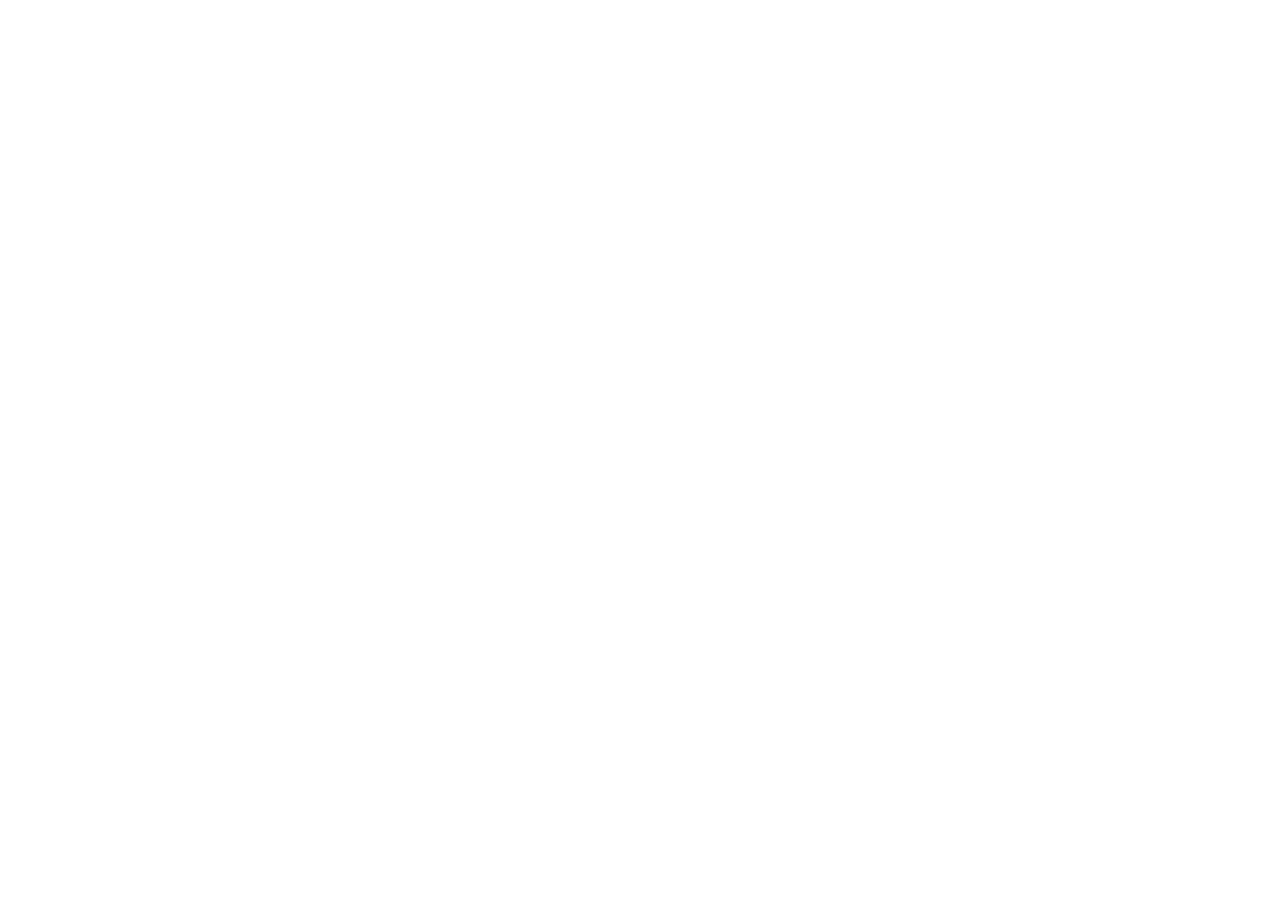
==== chitiet.html @ e5cf2b06 "test" ====
<!DOCTYPE html>
<html lang="en">
<head>
    <meta charset="UTF-8">
    <meta name="viewport" content="width=device-width, initial-scale=1.0">
    <meta http-equiv="X-UA-Compatible" content="ie=edge">
    <title>Document</title>
</head>
<body>
    
</body>
</html>
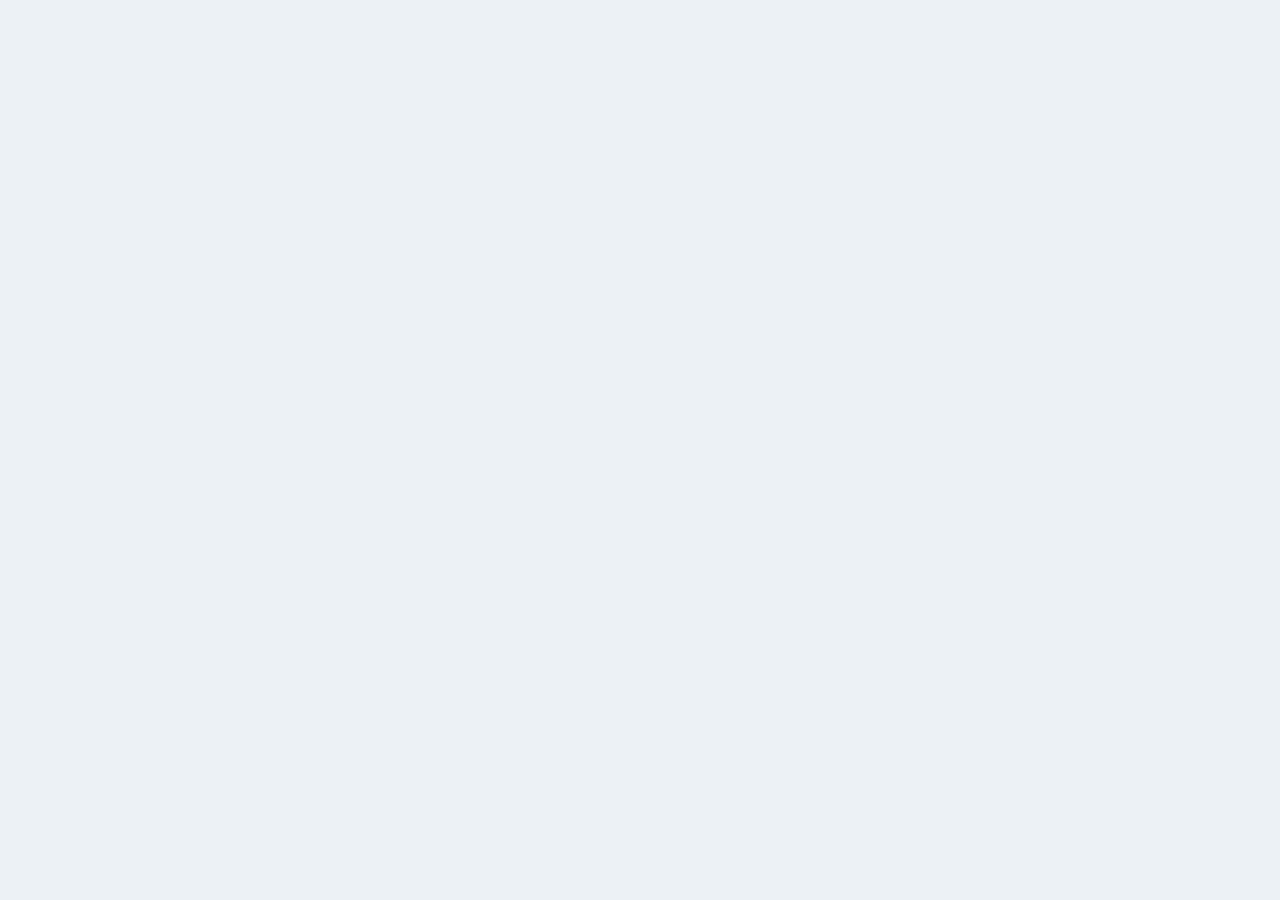
==== commit 93d6c197: "fix menu" ====
--- a/chitiet.html
+++ b/chitiet.html
@@ -4,7 +4,19 @@
     <meta charset="UTF-8">
     <meta name="viewport" content="width=device-width, initial-scale=1.0">
     <meta http-equiv="X-UA-Compatible" content="ie=edge">
-    <title>Document</title>
+    <link rel="stylesheet" href="css/bootstrap.min.css">
+    <link rel="stylesheet" href="css/owl.carousel.min.css">
+    <link rel="stylesheet" href="css/owl.theme.default.min.css">
+    <link rel="stylesheet" href="https://use.fontawesome.com/releases/v5.7.2/css/all.css"
+        integrity="sha384-fnmOCqbTlWIlj8LyTjo7mOUStjsKC4pOpQbqyi7RrhN7udi9RwhKkMHpvLbHG9Sr" crossorigin="anonymous">
+    <link rel="stylesheet" href="css/themify-icons.css">
+    <link rel="stylesheet" href="css/style.css">
+    <script src="js/jquery.min.js"></script>
+    <script src="js/popper.min.js"></script>
+    <script src="js/bootstrap.min.js"></script>
+    <script src="js/owl.carousel.js"></script>
+    <script src="js/script.js"></script>
+    <title>Index</title>
 </head>
 <body>
     
--- a/css/themify-icons.css
+++ b/css/themify-icons.css
@@ -0,0 +1,1081 @@
+@font-face {
+	font-family: 'themify';
+	src:url('../fonts/themify.eot?-fvbane');
+	src:url('../fonts/themify.eot?#iefix-fvbane') format('embedded-opentype'),
+		url('../fonts/themify.woff?-fvbane') format('woff'),
+		url('../fonts/themify.ttf?-fvbane') format('truetype'),
+		url('../fonts/themify.svg?-fvbane#themify') format('svg');
+	font-weight: normal;
+	font-style: normal;
+}
+
+[class^="ti-"], [class*=" ti-"] {
+	font-family: 'themify';
+	speak: none;
+	font-style: normal;
+	font-weight: normal;
+	font-variant: normal;
+	text-transform: none;
+	line-height: 1;
+
+	/* Better Font Rendering =========== */
+	-webkit-font-smoothing: antialiased;
+	-moz-osx-font-smoothing: grayscale;
+}
+
+.ti-wand:before {
+	content: "\e600";
+}
+.ti-volume:before {
+	content: "\e601";
+}
+.ti-user:before {
+	content: "\e602";
+}
+.ti-unlock:before {
+	content: "\e603";
+}
+.ti-unlink:before {
+	content: "\e604";
+}
+.ti-trash:before {
+	content: "\e605";
+}
+.ti-thought:before {
+	content: "\e606";
+}
+.ti-target:before {
+	content: "\e607";
+}
+.ti-tag:before {
+	content: "\e608";
+}
+.ti-tablet:before {
+	content: "\e609";
+}
+.ti-star:before {
+	content: "\e60a";
+}
+.ti-spray:before {
+	content: "\e60b";
+}
+.ti-signal:before {
+	content: "\e60c";
+}
+.ti-shopping-cart:before {
+	content: "\e60d";
+}
+.ti-shopping-cart-full:before {
+	content: "\e60e";
+}
+.ti-settings:before {
+	content: "\e60f";
+}
+.ti-search:before {
+	content: "\e610";
+}
+.ti-zoom-in:before {
+	content: "\e611";
+}
+.ti-zoom-out:before {
+	content: "\e612";
+}
+.ti-cut:before {
+	content: "\e613";
+}
+.ti-ruler:before {
+	content: "\e614";
+}
+.ti-ruler-pencil:before {
+	content: "\e615";
+}
+.ti-ruler-alt:before {
+	content: "\e616";
+}
+.ti-bookmark:before {
+	content: "\e617";
+}
+.ti-bookmark-alt:before {
+	content: "\e618";
+}
+.ti-reload:before {
+	content: "\e619";
+}
+.ti-plus:before {
+	content: "\e61a";
+}
+.ti-pin:before {
+	content: "\e61b";
+}
+.ti-pencil:before {
+	content: "\e61c";
+}
+.ti-pencil-alt:before {
+	content: "\e61d";
+}
+.ti-paint-roller:before {
+	content: "\e61e";
+}
+.ti-paint-bucket:before {
+	content: "\e61f";
+}
+.ti-na:before {
+	content: "\e620";
+}
+.ti-mobile:before {
+	content: "\e621";
+}
+.ti-minus:before {
+	content: "\e622";
+}
+.ti-medall:before {
+	content: "\e623";
+}
+.ti-medall-alt:before {
+	content: "\e624";
+}
+.ti-marker:before {
+	content: "\e625";
+}
+.ti-marker-alt:before {
+	content: "\e626";
+}
+.ti-arrow-up:before {
+	content: "\e627";
+}
+.ti-arrow-right:before {
+	content: "\e628";
+}
+.ti-arrow-left:before {
+	content: "\e629";
+}
+.ti-arrow-down:before {
+	content: "\e62a";
+}
+.ti-lock:before {
+	content: "\e62b";
+}
+.ti-location-arrow:before {
+	content: "\e62c";
+}
+.ti-link:before {
+	content: "\e62d";
+}
+.ti-layout:before {
+	content: "\e62e";
+}
+.ti-layers:before {
+	content: "\e62f";
+}
+.ti-layers-alt:before {
+	content: "\e630";
+}
+.ti-key:before {
+	content: "\e631";
+}
+.ti-import:before {
+	content: "\e632";
+}
+.ti-image:before {
+	content: "\e633";
+}
+.ti-heart:before {
+	content: "\e634";
+}
+.ti-heart-broken:before {
+	content: "\e635";
+}
+.ti-hand-stop:before {
+	content: "\e636";
+}
+.ti-hand-open:before {
+	content: "\e637";
+}
+.ti-hand-drag:before {
+	content: "\e638";
+}
+.ti-folder:before {
+	content: "\e639";
+}
+.ti-flag:before {
+	content: "\e63a";
+}
+.ti-flag-alt:before {
+	content: "\e63b";
+}
+.ti-flag-alt-2:before {
+	content: "\e63c";
+}
+.ti-eye:before {
+	content: "\e63d";
+}
+.ti-export:before {
+	content: "\e63e";
+}
+.ti-exchange-vertical:before {
+	content: "\e63f";
+}
+.ti-desktop:before {
+	content: "\e640";
+}
+.ti-cup:before {
+	content: "\e641";
+}
+.ti-crown:before {
+	content: "\e642";
+}
+.ti-comments:before {
+	content: "\e643";
+}
+.ti-comment:before {
+	content: "\e644";
+}
+.ti-comment-alt:before {
+	content: "\e645";
+}
+.ti-close:before {
+	content: "\e646";
+}
+.ti-clip:before {
+	content: "\e647";
+}
+.ti-angle-up:before {
+	content: "\e648";
+}
+.ti-angle-right:before {
+	content: "\e649";
+}
+.ti-angle-left:before {
+	content: "\e64a";
+}
+.ti-angle-down:before {
+	content: "\e64b";
+}
+.ti-check:before {
+	content: "\e64c";
+}
+.ti-check-box:before {
+	content: "\e64d";
+}
+.ti-camera:before {
+	content: "\e64e";
+}
+.ti-announcement:before {
+	content: "\e64f";
+}
+.ti-brush:before {
+	content: "\e650";
+}
+.ti-briefcase:before {
+	content: "\e651";
+}
+.ti-bolt:before {
+	content: "\e652";
+}
+.ti-bolt-alt:before {
+	content: "\e653";
+}
+.ti-blackboard:before {
+	content: "\e654";
+}
+.ti-bag:before {
+	content: "\e655";
+}
+.ti-move:before {
+	content: "\e656";
+}
+.ti-arrows-vertical:before {
+	content: "\e657";
+}
+.ti-arrows-horizontal:before {
+	content: "\e658";
+}
+.ti-fullscreen:before {
+	content: "\e659";
+}
+.ti-arrow-top-right:before {
+	content: "\e65a";
+}
+.ti-arrow-top-left:before {
+	content: "\e65b";
+}
+.ti-arrow-circle-up:before {
+	content: "\e65c";
+}
+.ti-arrow-circle-right:before {
+	content: "\e65d";
+}
+.ti-arrow-circle-left:before {
+	content: "\e65e";
+}
+.ti-arrow-circle-down:before {
+	content: "\e65f";
+}
+.ti-angle-double-up:before {
+	content: "\e660";
+}
+.ti-angle-double-right:before {
+	content: "\e661";
+}
+.ti-angle-double-left:before {
+	content: "\e662";
+}
+.ti-angle-double-down:before {
+	content: "\e663";
+}
+.ti-zip:before {
+	content: "\e664";
+}
+.ti-world:before {
+	content: "\e665";
+}
+.ti-wheelchair:before {
+	content: "\e666";
+}
+.ti-view-list:before {
+	content: "\e667";
+}
+.ti-view-list-alt:before {
+	content: "\e668";
+}
+.ti-view-grid:before {
+	content: "\e669";
+}
+.ti-uppercase:before {
+	content: "\e66a";
+}
+.ti-upload:before {
+	content: "\e66b";
+}
+.ti-underline:before {
+	content: "\e66c";
+}
+.ti-truck:before {
+	content: "\e66d";
+}
+.ti-timer:before {
+	content: "\e66e";
+}
+.ti-ticket:before {
+	content: "\e66f";
+}
+.ti-thumb-up:before {
+	content: "\e670";
+}
+.ti-thumb-down:before {
+	content: "\e671";
+}
+.ti-text:before {
+	content: "\e672";
+}
+.ti-stats-up:before {
+	content: "\e673";
+}
+.ti-stats-down:before {
+	content: "\e674";
+}
+.ti-split-v:before {
+	content: "\e675";
+}
+.ti-split-h:before {
+	content: "\e676";
+}
+.ti-smallcap:before {
+	content: "\e677";
+}
+.ti-shine:before {
+	content: "\e678";
+}
+.ti-shift-right:before {
+	content: "\e679";
+}
+.ti-shift-left:before {
+	content: "\e67a";
+}
+.ti-shield:before {
+	content: "\e67b";
+}
+.ti-notepad:before {
+	content: "\e67c";
+}
+.ti-server:before {
+	content: "\e67d";
+}
+.ti-quote-right:before {
+	content: "\e67e";
+}
+.ti-quote-left:before {
+	content: "\e67f";
+}
+.ti-pulse:before {
+	content: "\e680";
+}
+.ti-printer:before {
+	content: "\e681";
+}
+.ti-power-off:before {
+	content: "\e682";
+}
+.ti-plug:before {
+	content: "\e683";
+}
+.ti-pie-chart:before {
+	content: "\e684";
+}
+.ti-paragraph:before {
+	content: "\e685";
+}
+.ti-panel:before {
+	content: "\e686";
+}
+.ti-package:before {
+	content: "\e687";
+}
+.ti-music:before {
+	content: "\e688";
+}
+.ti-music-alt:before {
+	content: "\e689";
+}
+.ti-mouse:before {
+	content: "\e68a";
+}
+.ti-mouse-alt:before {
+	content: "\e68b";
+}
+.ti-money:before {
+	content: "\e68c";
+}
+.ti-microphone:before {
+	content: "\e68d";
+}
+.ti-menu:before {
+	content: "\e68e";
+}
+.ti-menu-alt:before {
+	content: "\e68f";
+}
+.ti-map:before {
+	content: "\e690";
+}
+.ti-map-alt:before {
+	content: "\e691";
+}
+.ti-loop:before {
+	content: "\e692";
+}
+.ti-location-pin:before {
+	content: "\e693";
+}
+.ti-list:before {
+	content: "\e694";
+}
+.ti-light-bulb:before {
+	content: "\e695";
+}
+.ti-Italic:before {
+	content: "\e696";
+}
+.ti-info:before {
+	content: "\e697";
+}
+.ti-infinite:before {
+	content: "\e698";
+}
+.ti-id-badge:before {
+	content: "\e699";
+}
+.ti-hummer:before {
+	content: "\e69a";
+}
+.ti-home:before {
+	content: "\e69b";
+}
+.ti-help:before {
+	content: "\e69c";
+}
+.ti-headphone:before {
+	content: "\e69d";
+}
+.ti-harddrives:before {
+	content: "\e69e";
+}
+.ti-harddrive:before {
+	content: "\e69f";
+}
+.ti-gift:before {
+	content: "\e6a0";
+}
+.ti-game:before {
+	content: "\e6a1";
+}
+.ti-filter:before {
+	content: "\e6a2";
+}
+.ti-files:before {
+	content: "\e6a3";
+}
+.ti-file:before {
+	content: "\e6a4";
+}
+.ti-eraser:before {
+	content: "\e6a5";
+}
+.ti-envelope:before {
+	content: "\e6a6";
+}
+.ti-download:before {
+	content: "\e6a7";
+}
+.ti-direction:before {
+	content: "\e6a8";
+}
+.ti-direction-alt:before {
+	content: "\e6a9";
+}
+.ti-dashboard:before {
+	content: "\e6aa";
+}
+.ti-control-stop:before {
+	content: "\e6ab";
+}
+.ti-control-shuffle:before {
+	content: "\e6ac";
+}
+.ti-control-play:before {
+	content: "\e6ad";
+}
+.ti-control-pause:before {
+	content: "\e6ae";
+}
+.ti-control-forward:before {
+	content: "\e6af";
+}
+.ti-control-backward:before {
+	content: "\e6b0";
+}
+.ti-cloud:before {
+	content: "\e6b1";
+}
+.ti-cloud-up:before {
+	content: "\e6b2";
+}
+.ti-cloud-down:before {
+	content: "\e6b3";
+}
+.ti-clipboard:before {
+	content: "\e6b4";
+}
+.ti-car:before {
+	content: "\e6b5";
+}
+.ti-calendar:before {
+	content: "\e6b6";
+}
+.ti-book:before {
+	content: "\e6b7";
+}
+.ti-bell:before {
+	content: "\e6b8";
+}
+.ti-basketball:before {
+	content: "\e6b9";
+}
+.ti-bar-chart:before {
+	content: "\e6ba";
+}
+.ti-bar-chart-alt:before {
+	content: "\e6bb";
+}
+.ti-back-right:before {
+	content: "\e6bc";
+}
+.ti-back-left:before {
+	content: "\e6bd";
+}
+.ti-arrows-corner:before {
+	content: "\e6be";
+}
+.ti-archive:before {
+	content: "\e6bf";
+}
+.ti-anchor:before {
+	content: "\e6c0";
+}
+.ti-align-right:before {
+	content: "\e6c1";
+}
+.ti-align-left:before {
+	content: "\e6c2";
+}
+.ti-align-justify:before {
+	content: "\e6c3";
+}
+.ti-align-center:before {
+	content: "\e6c4";
+}
+.ti-alert:before {
+	content: "\e6c5";
+}
+.ti-alarm-clock:before {
+	content: "\e6c6";
+}
+.ti-agenda:before {
+	content: "\e6c7";
+}
+.ti-write:before {
+	content: "\e6c8";
+}
+.ti-window:before {
+	content: "\e6c9";
+}
+.ti-widgetized:before {
+	content: "\e6ca";
+}
+.ti-widget:before {
+	content: "\e6cb";
+}
+.ti-widget-alt:before {
+	content: "\e6cc";
+}
+.ti-wallet:before {
+	content: "\e6cd";
+}
+.ti-video-clapper:before {
+	content: "\e6ce";
+}
+.ti-video-camera:before {
+	content: "\e6cf";
+}
+.ti-vector:before {
+	content: "\e6d0";
+}
+.ti-themify-logo:before {
+	content: "\e6d1";
+}
+.ti-themify-favicon:before {
+	content: "\e6d2";
+}
+.ti-themify-favicon-alt:before {
+	content: "\e6d3";
+}
+.ti-support:before {
+	content: "\e6d4";
+}
+.ti-stamp:before {
+	content: "\e6d5";
+}
+.ti-split-v-alt:before {
+	content: "\e6d6";
+}
+.ti-slice:before {
+	content: "\e6d7";
+}
+.ti-shortcode:before {
+	content: "\e6d8";
+}
+.ti-shift-right-alt:before {
+	content: "\e6d9";
+}
+.ti-shift-left-alt:before {
+	content: "\e6da";
+}
+.ti-ruler-alt-2:before {
+	content: "\e6db";
+}
+.ti-receipt:before {
+	content: "\e6dc";
+}
+.ti-pin2:before {
+	content: "\e6dd";
+}
+.ti-pin-alt:before {
+	content: "\e6de";
+}
+.ti-pencil-alt2:before {
+	content: "\e6df";
+}
+.ti-palette:before {
+	content: "\e6e0";
+}
+.ti-more:before {
+	content: "\e6e1";
+}
+.ti-more-alt:before {
+	content: "\e6e2";
+}
+.ti-microphone-alt:before {
+	content: "\e6e3";
+}
+.ti-magnet:before {
+	content: "\e6e4";
+}
+.ti-line-double:before {
+	content: "\e6e5";
+}
+.ti-line-dotted:before {
+	content: "\e6e6";
+}
+.ti-line-dashed:before {
+	content: "\e6e7";
+}
+.ti-layout-width-full:before {
+	content: "\e6e8";
+}
+.ti-layout-width-default:before {
+	content: "\e6e9";
+}
+.ti-layout-width-default-alt:before {
+	content: "\e6ea";
+}
+.ti-layout-tab:before {
+	content: "\e6eb";
+}
+.ti-layout-tab-window:before {
+	content: "\e6ec";
+}
+.ti-layout-tab-v:before {
+	content: "\e6ed";
+}
+.ti-layout-tab-min:before {
+	content: "\e6ee";
+}
+.ti-layout-slider:before {
+	content: "\e6ef";
+}
+.ti-layout-slider-alt:before {
+	content: "\e6f0";
+}
+.ti-layout-sidebar-right:before {
+	content: "\e6f1";
+}
+.ti-layout-sidebar-none:before {
+	content: "\e6f2";
+}
+.ti-layout-sidebar-left:before {
+	content: "\e6f3";
+}
+.ti-layout-placeholder:before {
+	content: "\e6f4";
+}
+.ti-layout-menu:before {
+	content: "\e6f5";
+}
+.ti-layout-menu-v:before {
+	content: "\e6f6";
+}
+.ti-layout-menu-separated:before {
+	content: "\e6f7";
+}
+.ti-layout-menu-full:before {
+	content: "\e6f8";
+}
+.ti-layout-media-right-alt:before {
+	content: "\e6f9";
+}
+.ti-layout-media-right:before {
+	content: "\e6fa";
+}
+.ti-layout-media-overlay:before {
+	content: "\e6fb";
+}
+.ti-layout-media-overlay-alt:before {
+	content: "\e6fc";
+}
+.ti-layout-media-overlay-alt-2:before {
+	content: "\e6fd";
+}
+.ti-layout-media-left-alt:before {
+	content: "\e6fe";
+}
+.ti-layout-media-left:before {
+	content: "\e6ff";
+}
+.ti-layout-media-center-alt:before {
+	content: "\e700";
+}
+.ti-layout-media-center:before {
+	content: "\e701";
+}
+.ti-layout-list-thumb:before {
+	content: "\e702";
+}
+.ti-layout-list-thumb-alt:before {
+	content: "\e703";
+}
+.ti-layout-list-post:before {
+	content: "\e704";
+}
+.ti-layout-list-large-image:before {
+	content: "\e705";
+}
+.ti-layout-line-solid:before {
+	content: "\e706";
+}
+.ti-layout-grid4:before {
+	content: "\e707";
+}
+.ti-layout-grid3:before {
+	content: "\e708";
+}
+.ti-layout-grid2:before {
+	content: "\e709";
+}
+.ti-layout-grid2-thumb:before {
+	content: "\e70a";
+}
+.ti-layout-cta-right:before {
+	content: "\e70b";
+}
+.ti-layout-cta-left:before {
+	content: "\e70c";
+}
+.ti-layout-cta-center:before {
+	content: "\e70d";
+}
+.ti-layout-cta-btn-right:before {
+	content: "\e70e";
+}
+.ti-layout-cta-btn-left:before {
+	content: "\e70f";
+}
+.ti-layout-column4:before {
+	content: "\e710";
+}
+.ti-layout-column3:before {
+	content: "\e711";
+}
+.ti-layout-column2:before {
+	content: "\e712";
+}
+.ti-layout-accordion-separated:before {
+	content: "\e713";
+}
+.ti-layout-accordion-merged:before {
+	content: "\e714";
+}
+.ti-layout-accordion-list:before {
+	content: "\e715";
+}
+.ti-ink-pen:before {
+	content: "\e716";
+}
+.ti-info-alt:before {
+	content: "\e717";
+}
+.ti-help-alt:before {
+	content: "\e718";
+}
+.ti-headphone-alt:before {
+	content: "\e719";
+}
+.ti-hand-point-up:before {
+	content: "\e71a";
+}
+.ti-hand-point-right:before {
+	content: "\e71b";
+}
+.ti-hand-point-left:before {
+	content: "\e71c";
+}
+.ti-hand-point-down:before {
+	content: "\e71d";
+}
+.ti-gallery:before {
+	content: "\e71e";
+}
+.ti-face-smile:before {
+	content: "\e71f";
+}
+.ti-face-sad:before {
+	content: "\e720";
+}
+.ti-credit-card:before {
+	content: "\e721";
+}
+.ti-control-skip-forward:before {
+	content: "\e722";
+}
+.ti-control-skip-backward:before {
+	content: "\e723";
+}
+.ti-control-record:before {
+	content: "\e724";
+}
+.ti-control-eject:before {
+	content: "\e725";
+}
+.ti-comments-smiley:before {
+	content: "\e726";
+}
+.ti-brush-alt:before {
+	content: "\e727";
+}
+.ti-youtube:before {
+	content: "\e728";
+}
+.ti-vimeo:before {
+	content: "\e729";
+}
+.ti-twitter:before {
+	content: "\e72a";
+}
+.ti-time:before {
+	content: "\e72b";
+}
+.ti-tumblr:before {
+	content: "\e72c";
+}
+.ti-skype:before {
+	content: "\e72d";
+}
+.ti-share:before {
+	content: "\e72e";
+}
+.ti-share-alt:before {
+	content: "\e72f";
+}
+.ti-rocket:before {
+	content: "\e730";
+}
+.ti-pinterest:before {
+	content: "\e731";
+}
+.ti-new-window:before {
+	content: "\e732";
+}
+.ti-microsoft:before {
+	content: "\e733";
+}
+.ti-list-ol:before {
+	content: "\e734";
+}
+.ti-linkedin:before {
+	content: "\e735";
+}
+.ti-layout-sidebar-2:before {
+	content: "\e736";
+}
+.ti-layout-grid4-alt:before {
+	content: "\e737";
+}
+.ti-layout-grid3-alt:before {
+	content: "\e738";
+}
+.ti-layout-grid2-alt:before {
+	content: "\e739";
+}
+.ti-layout-column4-alt:before {
+	content: "\e73a";
+}
+.ti-layout-column3-alt:before {
+	content: "\e73b";
+}
+.ti-layout-column2-alt:before {
+	content: "\e73c";
+}
+.ti-instagram:before {
+	content: "\e73d";
+}
+.ti-google:before {
+	content: "\e73e";
+}
+.ti-github:before {
+	content: "\e73f";
+}
+.ti-flickr:before {
+	content: "\e740";
+}
+.ti-facebook:before {
+	content: "\e741";
+}
+.ti-dropbox:before {
+	content: "\e742";
+}
+.ti-dribbble:before {
+	content: "\e743";
+}
+.ti-apple:before {
+	content: "\e744";
+}
+.ti-android:before {
+	content: "\e745";
+}
+.ti-save:before {
+	content: "\e746";
+}
+.ti-save-alt:before {
+	content: "\e747";
+}
+.ti-yahoo:before {
+	content: "\e748";
+}
+.ti-wordpress:before {
+	content: "\e749";
+}
+.ti-vimeo-alt:before {
+	content: "\e74a";
+}
+.ti-twitter-alt:before {
+	content: "\e74b";
+}
+.ti-tumblr-alt:before {
+	content: "\e74c";
+}
+.ti-trello:before {
+	content: "\e74d";
+}
+.ti-stack-overflow:before {
+	content: "\e74e";
+}
+.ti-soundcloud:before {
+	content: "\e74f";
+}
+.ti-sharethis:before {
+	content: "\e750";
+}
+.ti-sharethis-alt:before {
+	content: "\e751";
+}
+.ti-reddit:before {
+	content: "\e752";
+}
+.ti-pinterest-alt:before {
+	content: "\e753";
+}
+.ti-microsoft-alt:before {
+	content: "\e754";
+}
+.ti-linux:before {
+	content: "\e755";
+}
+.ti-jsfiddle:before {
+	content: "\e756";
+}
+.ti-joomla:before {
+	content: "\e757";
+}
+.ti-html5:before {
+	content: "\e758";
+}
+.ti-flickr-alt:before {
+	content: "\e759";
+}
+.ti-email:before {
+	content: "\e75a";
+}
+.ti-drupal:before {
+	content: "\e75b";
+}
+.ti-dropbox-alt:before {
+	content: "\e75c";
+}
+.ti-css3:before {
+	content: "\e75d";
+}
+.ti-rss:before {
+	content: "\e75e";
+}
+.ti-rss-alt:before {
+	content: "\e75f";
+}--- a/css/style.css
+++ b/css/style.css
@@ -0,0 +1,246 @@
+@import url('https://fonts.googleapis.com/css?family=Roboto&display=swap');
+body{
+    font-family: 'Roboto', sans-serif;
+    font-size: 14px;
+    background-color: #edf1f5;
+    color: black;
+}
+em{
+    font-style: normal;
+}
+.logo-text{
+    font-size: 20px;
+}
+.header{
+    background-color: white;
+    padding: 15px 0;
+    border-bottom: 1px solid rgba(0, 0, 0, 0.1);
+}
+.img-circle {
+    border-radius: 100%;
+}
+a{
+    color: black;
+}
+a:hover{
+    text-decoration: none;
+}
+.dropdown-toggle::after{
+    display: none;
+}
+.line {
+    width: 100%;
+    height: 1px;
+    background-color: #ddd;
+}
+.waves-effect{
+    position: relative;
+    cursor: pointer;
+    display: inline-block;
+    overflow: hidden;
+    -webkit-user-select: none;
+    -moz-user-select: none;
+    -ms-user-select: none;
+    user-select: none;
+    -webkit-tap-highlight-color: transparent;
+    vertical-align: middle;
+    z-index: 1;
+    will-change: opacity, transform;
+    -webkit-transition: all 0.1s ease-out;
+    -moz-transition: all 0.1s ease-out;
+    -o-transition: all 0.1s ease-out;
+    -ms-transition: all 0.1s ease-out;
+    transition: all 0.1s ease-out;
+}
+.fix-container{
+    padding: 0 5rem;
+}
+.btn-them{
+    color: #111;
+    font-size: 13px;
+    text-transform: uppercase;
+    position: relative;
+    font-weight: 600;
+    text-align: center;
+    font-weight: bold;
+    padding: 8px 0 8px 0px;
+    -moz-border-radius: 2px;
+    -webkit-border-radius: 2px;
+    border-radius: 2px;
+    background-color: #ffce00;
+    padding: 13px 25px;
+}
+.menu-content a{
+    color: #666;
+    font-size: 15px;
+}
+.menu-content a:hover{
+    color: black;
+}
+.icon-holder {
+    display: inline-block;
+    position: relative;
+    -webkit-transition: all .3s ease;
+    -o-transition: all .3s ease;
+    transition: all .3s ease;
+    margin-right: 8px;
+}
+.main-body{
+    background-color: #fff;
+    border: 1px solid rgba(0, 0, 0, 0.1);
+    border-top: none;
+}
+.subheader {
+    padding: 15px 30px;
+    background-color: #fff;
+    position: relative;
+}
+.menu-content .active {
+    font-weight: bold;
+    background: rgba(0,0,0,0.075);
+}
+.menu-content .active a{
+    color: #111;
+}
+.menu-content li{
+    padding-left: 25px;
+}
+.sub-header {
+    padding: 15px 30px;
+    background-color: #fff;
+    position: relative;
+    border-bottom: 1px solid #ccc;
+}
+.sub-header .title {
+    font-size: 24px;
+    padding: 4px 0;
+}
+.search input{
+    padding: 6px;
+}
+.board th {
+    padding: 10px 20px 10px 0px;
+    border-bottom: 1px solid #ccc;
+    text-align: left;
+}
+.board table {
+    width: 100%;
+}
+.board th, .board td {
+    vertical-align: top;
+}
+.board .icons .icon-status .square {
+    margin-top: 1px;
+    width: 12px;
+    height: 12px;
+    border: 1px solid rgba(0,0,0,0.05);
+    background-color: #bbb;
+    -moz-border-radius: 7px;
+    -webkit-border-radius: 7px;
+    border-radius: 7px;
+    -webkit-box-sizing: border-box;
+    -moz-box-sizing: border-box;
+    box-sizing: border-box;
+}
+.board .name .group-name {
+    font-weight: 600;
+}
+.url {
+    cursor: pointer;
+}
+.board .name .url:hover {
+    color: #2a91d6;
+    text-decoration: underline;
+}
+.text-alt {
+    color: #e85200;
+}
+.board .name {
+    font-size: 15px;
+    cursor: pointer;
+    color: #222;
+    display: block;
+    display: -webkit-box;
+    max-height: 40px;
+    font-size: 16px;
+    line-height: 20px;
+    -webkit-line-clamp: 2;
+    -webkit-box-orient: vertical;
+    overflow: hidden;
+    text-overflow: ellipsis;
+}
+.board td {
+    padding: 11px 20px 11px 0px;
+    border-bottom: 1px solid rgba(0,0,0,0.13);
+    position: relative;
+}
+.board .info {
+    font-size: 12px;
+    color: #999;
+    padding-top: 6px;
+}
+.board .info .url {
+    color: #333;
+}
+.board .info .url:hover {
+    color: #2a91d6;
+    text-decoration: underline;
+}
+.board .status.status-1 {
+    background: rgba(122,189,26,0.9);
+    border: 2px solid #7abd1a;
+    color: #fff;
+}
+.board .status {
+    text-transform: uppercase;
+    font-weight: 600;
+    font-size: 11px;
+    text-align: center;
+    border: 2px solid #aaa;
+    padding: 8px 0;
+    margin-bottom: 2px;
+    margin-top: 2px;
+    -moz-border-radius: 2px;
+    -webkit-border-radius: 2px;
+    border-radius: 2px;
+}
+.action-text{
+    cursor: pointer;
+    padding: 6px 10px;
+    text-transform: uppercase;
+    border: 1px solid rgba(0,0,0,0.1);
+    border-radius: 2px;
+    background-color: #f9f9f9;
+    font-size: 11px;
+    font-weight: bold;
+    color: #333;
+}
+.action-text:hover {
+    color: #333;
+    background-color: #fff;
+}
+.seen .icons .icon-status .square {
+    background-color: #7abd1a;
+}
+.notseen{
+    background-color: #f3f3f3;
+}
+.action{
+    margin-top: 20px;
+}
+.board .status.status--1 {
+    background: rgba(195,67,67,0.1);
+    border: 2px solid #c34343;
+    color: #b93333;
+}
+.menu {
+    position: absolute;
+    -webkit-box-sizing: border-box;
+    -moz-box-sizing: border-box;
+    box-sizing: border-box;
+    width: 287px;
+    height: 100%;
+    left: 84px;
+    top: 85px;
+    z-index: 7999;
+}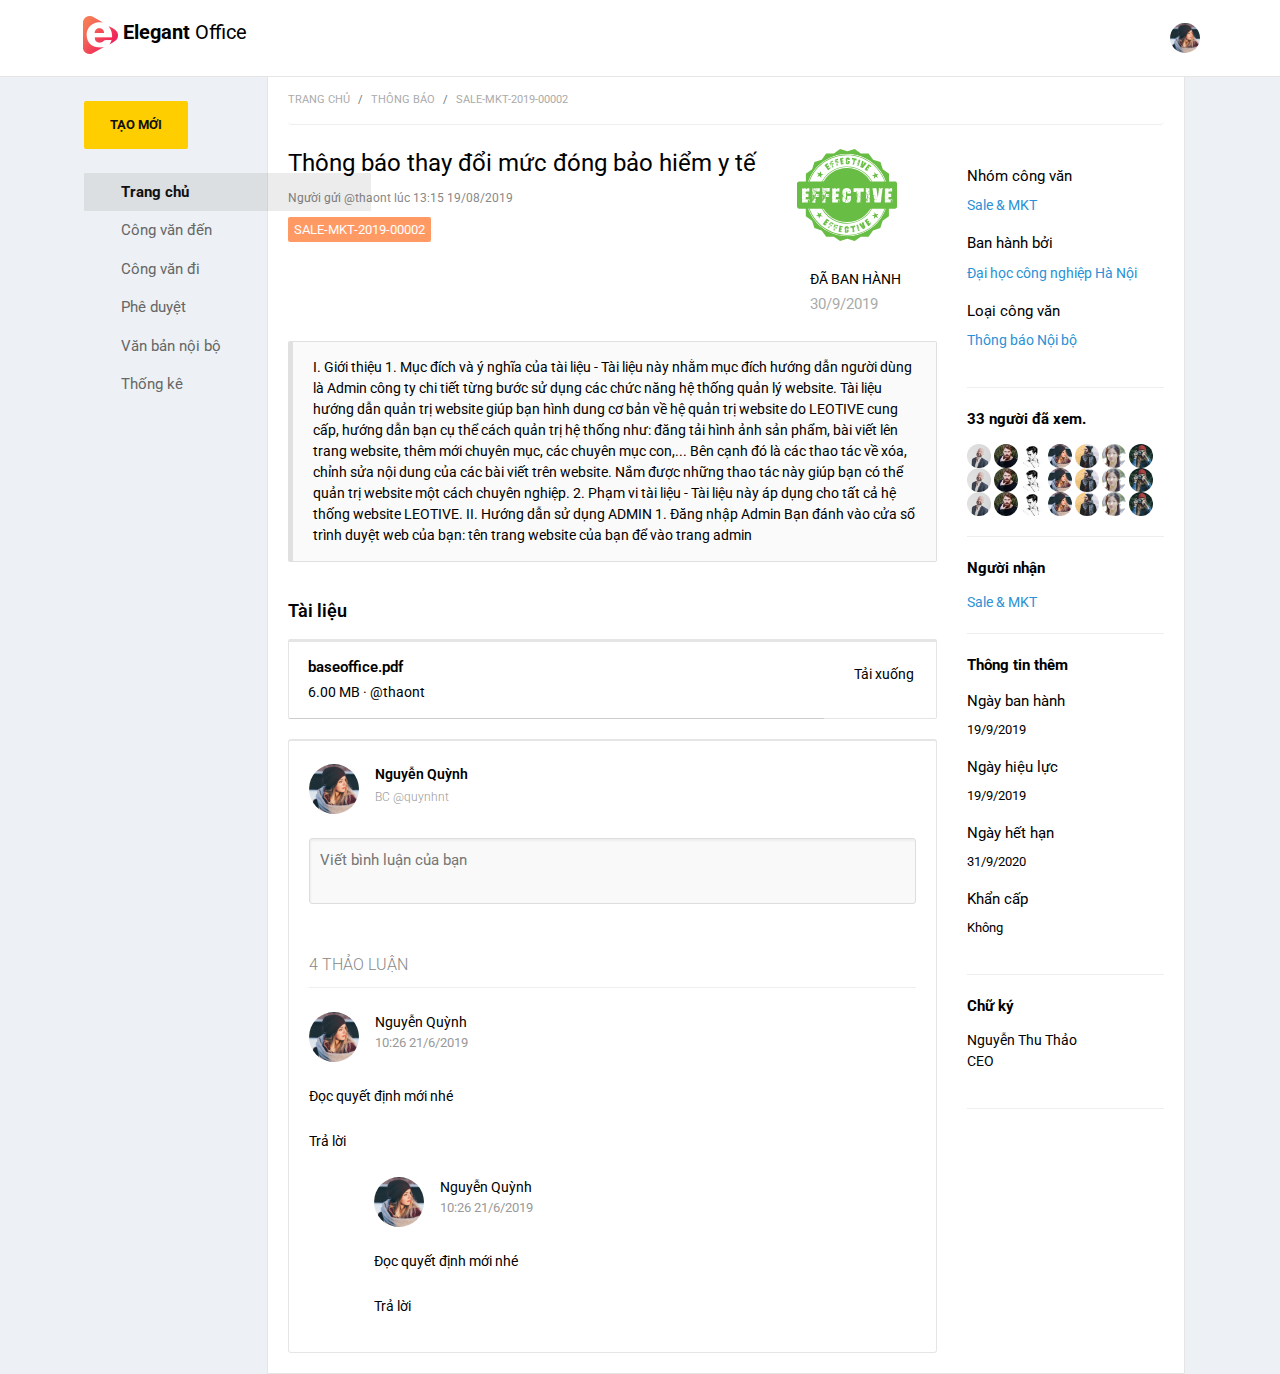
==== commit 029b3fd5: "them chi tiet" ====
--- a/chitiet.html
+++ b/chitiet.html
@@ -1,5 +1,6 @@
 <!DOCTYPE html>
 <html lang="en">
+
 <head>
     <meta charset="UTF-8">
     <meta name="viewport" content="width=device-width, initial-scale=1.0">
@@ -16,9 +17,406 @@
     <script src="js/bootstrap.min.js"></script>
     <script src="js/owl.carousel.js"></script>
     <script src="js/script.js"></script>
-    <title>Index</title>
+    <title>Chi tiết</title>
 </head>
+
 <body>
-    
+    <section class="header">
+        <div class="container-fluid fix-container">
+            <div class="row">
+                <div class="col-6">
+                    <div class="logo">
+                        <a href="index.html">
+                            <img src="images/logo-icon.png" alt="">
+                        </a>
+                        <span class="logo-text">
+                            <b>Elegant</b>
+                            <em>Office</em>
+                        </span>
+                    </div>
+                </div>
+                <div class="col-6">
+                    <ul class="navbar-nav">
+                        <li class="nav-item dropdown text-right">
+                            <a href="" class="nav-link dropdown-toggle text-muted waves-effect waves-dark"
+                                data-toggle="dropdown">
+                                <img src="images/4.jpg" class="img-circle" width="30" alt="">
+                                <span>
+                                    <i class="fas fa-caret-down"></i>
+                                </span>
+                            </a>
+                            <div class="dropdown-menu dropdown-menu-right">
+                                <a href="" class="dropdown-item">Thông tin cá nhân</a>
+                                <div class="line"></div>
+                                <a href="" class="dropdown-item">Sign Out</a>
+                            </div>
+                        </li>
+                    </ul>
+                </div>
+            </div>
+        </div>
+    </section>
+
+    <section id="master">
+        <div class="menu pt-3">
+            <div class="menu-top">
+                <a href="" class="btn btn-them">
+                    <i class="fas fa-plus"></i>
+                    Tạo mới
+                </a>
+            </div>
+            <div class="menu-content mt-4">
+                <nav class="sidebar-nav">
+                    <ul class="navbar-nav">
+                        <li class="nav-item active">
+                            <a href="" class="nav-link">
+                                <span class="icon-holder">
+                                    <i class="fas fa-home"></i>
+                                </span>
+                                <span>Trang chủ</span>
+                            </a>
+                        </li>
+                        <li class="nav-item">
+                            <a href="" class="nav-link">
+                                <span class="icon-holder">
+                                    <i class="fa fa-reply"></i>
+                                </span>
+                                <span>Công văn đến</span>
+                            </a>
+                        </li>
+                        <li class="nav-item">
+                            <a href="" class="nav-link">
+                                <span class="icon-holder">
+                                    <i class="fas fa-paper-plane"></i>
+                                </span>
+                                <span>Công văn đi</span>
+                            </a>
+                        </li>
+                        <li class="nav-item">
+                            <a href="" class="nav-link">
+                                <span class="icon-holder">
+                                    <i class="fas fa-pen-fancy"></i>
+                                </span>
+                                <span>Phê duyệt</span>
+                            </a>
+                        </li>
+                        <li class="nav-item">
+                            <a href="" class="nav-link">
+                                <span class="icon-holder">
+                                    <i class="fas fa-file-alt"></i>
+                                </span>
+                                <span>Văn bản nội bộ</span>
+                            </a>
+                        </li>
+                        <li class="nav-item">
+                            <a href="" class="nav-link">
+                                <span class="icon-holder">
+                                    <i class="fas fa-chart-line"></i>
+                                </span>
+                                <span>Thống kê</span>
+                            </a>
+                        </li>
+                    </ul>
+                </nav>
+            </div>
+        </div>
+        <div class="fix-container">
+            <div class="col-lg-10 pl-0 float-right">
+                <div class="main-body">
+                    <ul class="breadcrumb">
+                        <li class="breadcrumb-item"><a href="#">Trang chủ</a></li>
+                        <li class="breadcrumb-item"><a href="#">Thông báo</a></li>
+                        <li class="breadcrumb-item"><a href="#">SALE-MKT-2019-00002</a></li>
+                    </ul>
+                    <div class="doc-main">
+                        <div class="row">
+                            <div class="col-lg-9">
+                                <div class="doc-main_content">
+                                    <div class="top-content">
+                                        <div class="row">
+                                            <div class="col-lg-9">
+                                                <div class="title">
+                                                    Thông báo thay đổi mức đóng bảo hiểm y tế
+                                                </div>
+                                                <div class="subtitle">
+                                                    <span>Người gửi </span>
+                                                    <span>@thaont</span>
+                                                    <span>lúc </span>
+                                                    <span>13:15</span>
+                                                    <span>19/08/2019</span>
+                                                </div>
+                                                <div class="subtitle">
+                                                    <span class="tag tag-alt7-more">SALE-MKT-2019-00002</span>
+                                                </div>
+                                            </div>
+                                            <div class="col-lg-3">
+                                                <div class="seal">
+                                                    <img src="images/effective.png" alt="" class="float-left">
+                                                    <div class="text">
+                                                        <p class="mb-0">Đã ban hành</p>
+                                                        <p class="range">30/9/2019</p>
+                                                    </div>
+                                                </div>
+                                            </div>
+                                        </div>
+                                    </div>
+                                    <div class="document-content">
+                                        I. Giới thiệu
+                                        1. Mục đích và ý nghĩa của tài liệu
+                                        - Tài liệu này nhằm mục đích hướng dẫn người dùng là Admin công ty chi tiết từng
+                                        bước sử dụng các chức năng hệ thống quản lý website.
+                                        Tài liệu hướng dẫn quản trị website giúp bạn hình dung cơ bản về hệ quản trị
+                                        website do LEOTIVE cung cấp, hướng dẫn bạn cụ thể cách quản trị hệ thống như:
+                                        đăng tải hình ảnh sản phẩm, bài viết lên trang website, thêm mới chuyên mục, các
+                                        chuyên mục con,... Bên cạnh đó là các thao tác về xóa, chỉnh sửa nội dung của
+                                        các bài viết trên website. Nắm được những thao tác này giúp bạn có thể quản trị
+                                        website một cách chuyên nghiệp.
+                                        2. Phạm vi tài liệu
+                                        - Tài liệu này áp dụng cho tất cả hệ thống website LEOTIVE.
+                                        II. Hướng dẫn sử dụng ADMIN
+                                        1. Đăng nhập Admin
+                                        Bạn đánh vào cửa sổ trình duyệt web của bạn: tên trang website của bạn để vào
+                                        trang admin
+
+                                    </div>
+                                    <div class="files">
+                                        <div class="subheader">
+                                            Tài liệu
+                                        </div>
+                                        <div class="file">
+                                            <div class="row">
+                                                <div class="col-lg-10">
+                                                    <div class="file-header">
+                                                        <div class="file-name">
+                                                            baseoffice.pdf
+                                                        </div>
+                                                        <div class="file-info">
+                                                            6.00 MB · @thaont
+                                                        </div>
+                                                    </div>
+                                                </div>
+                                                <div class="col-lg-2 pt-2 float-right">
+                                                    <a href="" download="">Tải xuống</a>
+                                                </div>
+                                            </div>
+                                        </div>
+                                    </div>
+                                </div>
+                                <div class="comment">
+                                    <div class="box-post">
+                                        <div class="user">
+                                            <div class="avatar float-left">
+                                                <img src="images/4.jpg" alt="" class="img-circle" width="50">
+                                            </div>
+                                            <div class="name float-left ml-3">
+                                                <em>Nguyễn Quỳnh</em>
+                                                <div class="info">
+                                                    <span>BC</span>
+                                                    <span>@quynhnt</span>
+                                                </div>
+                                            </div>
+                                        </div>
+                                        <div class="clear"></div>
+                                        <div class="form-post mt-4">
+                                            <form action="">
+                                                <textarea name="" id="" placeholder="Viết bình luận của bạn"></textarea>
+                                            </form>
+                                        </div>
+                                    </div>
+                                    <div class="box-comment">
+                                        <div class="box-cmt_header">
+                                            <span>4</span> Thảo luận
+                                        </div>
+                                        <div class="list-cmt mt-4">
+                                            <div class="post">
+                                                <div class="user">
+                                                    <div class="avatar float-left">
+                                                        <img src="images/4.jpg" alt="" class="img-circle" width="50">
+                                                    </div>
+                                                    <div class="name float-left ml-3">
+                                                        <em>Nguyễn Quỳnh</em>
+                                                        <div class="info">
+                                                            <span>10:26</span>
+                                                            <span>21/6/2019</span>
+                                                        </div>
+                                                    </div>
+                                                </div>
+                                                <div class="clear"></div>
+                                                <div class="cmt-text mt-4">
+                                                    <em>Đọc quyết định mới nhé</em>
+                                                </div>
+                                                <div class="reply mt-4">
+                                                    <span class="tra-loi" id="traloi1">Trả lời</span>
+                                                    <div class="hidden reply-input" id="rep1">
+                                                        <input type="text" placeholder="Comment và nhấn Enter để gửi">
+                                                    </div>
+                                                </div>
+                                                <div class="box-reply">
+                                                    <div class="user">
+                                                        <div class="avatar float-left">
+                                                            <img src="images/4.jpg" alt="" class="img-circle"
+                                                                width="50">
+                                                        </div>
+                                                        <div class="name float-left ml-3">
+                                                            <em>Nguyễn Quỳnh</em>
+                                                            <div class="info">
+                                                                <span>10:26</span>
+                                                                <span>21/6/2019</span>
+                                                            </div>
+                                                        </div>
+                                                    </div>
+                                                    <div class="clear"></div>
+                                                    <div class="cmt-text mt-4">
+                                                        <em>Đọc quyết định mới nhé</em>
+                                                    </div>
+                                                    <div class="reply mt-4">
+                                                        <span class="tra-loi">Trả lời</span>
+                                                        <div class="hidden reply-input" id="rep2">
+                                                            <input type="text"
+                                                                placeholder="Comment và nhấn Enter để gửi">
+                                                        </div>
+                                                    </div>
+                                                </div>
+                                            </div>
+                                        </div>
+                                    </div>
+                                </div>
+                            </div>
+                            <div class="col-lg-3">
+                                <div class="doc-side">
+                                    <div class="box-info">
+                                        <div class="form-group">
+                                            <label for="">Nhóm công văn</label>
+                                            <div class="type">
+                                                <span>Sale & MKT</span>
+                                            </div>
+                                        </div>
+                                        <div class="form-group">
+                                            <label for="">Ban hành bởi</label>
+                                            <div class="type">
+                                                <span>Đại học công nghiệp Hà Nội</span>
+                                            </div>
+                                        </div>
+                                        <div class="form-group">
+                                            <label for="">Loại công văn</label>
+                                            <div class="type">
+                                                <span>Thông báo Nội bộ</span>
+                                            </div>
+                                        </div>
+                                    </div>
+                                    <div class="box-seen">
+                                        <div class="title">
+                                            <span>33</span>
+                                            <span> người đã xem.</span>
+                                        </div>
+                                        <div class="avatars">
+                                            <div class="image">
+                                                <img src="images/1.jpg" alt="">
+                                            </div>
+                                            <div class="image">
+                                                <img src="images/2.jpg" alt="">
+                                            </div>
+                                            <div class="image">
+                                                <img src="images/3.jpg" alt="">
+                                            </div>
+                                            <div class="image">
+                                                <img src="images/4.jpg" alt="">
+                                            </div>
+                                            <div class="image">
+                                                <img src="images/5.jpg" alt="">
+                                            </div>
+                                            <div class="image">
+                                                <img src="images/6.jpg" alt="">
+                                            </div>
+                                            <div class="image">
+                                                <img src="images/7.jpg" alt="">
+                                            </div>
+                                            <div class="image">
+                                                <img src="images/1.jpg" alt="">
+                                            </div>
+                                            <div class="image">
+                                                <img src="images/2.jpg" alt="">
+                                            </div>
+                                            <div class="image">
+                                                <img src="images/3.jpg" alt="">
+                                            </div>
+                                            <div class="image">
+                                                <img src="images/4.jpg" alt="">
+                                            </div>
+                                            <div class="image">
+                                                <img src="images/5.jpg" alt="">
+                                            </div>
+                                            <div class="image">
+                                                <img src="images/6.jpg" alt="">
+                                            </div>
+                                            <div class="image">
+                                                <img src="images/7.jpg" alt="">
+                                            </div>
+                                            <div class="image">
+                                                <img src="images/1.jpg" alt="">
+                                            </div>
+                                            <div class="image">
+                                                <img src="images/2.jpg" alt="">
+                                            </div>
+                                            <div class="image">
+                                                <img src="images/3.jpg" alt="">
+                                            </div>
+                                            <div class="image">
+                                                <img src="images/4.jpg" alt="">
+                                            </div>
+                                            <div class="image">
+                                                <img src="images/5.jpg" alt="">
+                                            </div>
+                                            <div class="image">
+                                                <img src="images/6.jpg" alt="">
+                                            </div>
+                                            <div class="image">
+                                                <img src="images/7.jpg" alt="">
+                                            </div>
+                                        </div>
+                                        <div class="clear"></div>
+                                    </div>
+                                    <div class="box-info">
+                                        <div class="title">Người nhận</div>
+                                            <div class="type">
+                                                <span>Sale & MKT</span>
+                                            </div>
+                                        </div>
+                                    </div>
+                                    <div class="box-info">
+                                        <div class="title">Thông tin thêm</div>
+                                        <div class="form-group">
+                                            <label for="">Ngày ban hành</label>
+                                            <div class="box-more-info">19/9/2019</div>
+                                        </div>
+                                        <div class="form-group">
+                                            <label for="">Ngày hiệu lực</label>
+                                            <div class="box-more-info">19/9/2019</div>
+                                        </div>
+                                        <div class="form-group">
+                                            <label for="">Ngày hết hạn</label>
+                                            <div class="box-more-info">31/9/2020</div>
+                                        </div>
+                                        <div class="form-group">
+                                            <label for="">Khẩn cấp</label>
+                                            <div class="box-more-info">Không</div>
+                                        </div>
+                                    </div>
+                                    <div class="box-info">
+                                        <div class="title">Chữ ký</div>
+                                        <div class="form-group">
+                                            <div class="sig-name">Nguyễn Thu Thảo</div>
+                                            <div class="sig-work">CEO</div>
+                                        </div>
+                                    </div>
+                                </div>
+                            </div>
+                        </div>
+                    </div>
+                </div>
+            </div>
+        </div>
+    </section>
 </body>
+
 </html>--- a/css/style.css
+++ b/css/style.css
@@ -243,4 +243,238 @@
     left: 84px;
     top: 85px;
     z-index: 7999;
+}
+.breadcrumb{
+    background-color: #fff;
+}
+.breadcrumb a{
+    color: #aaa;
+}
+.breadcrumb a:hover{
+    text-decoration: underline;
+    color: #2a91d6;
+}
+.main-body .breadcrumb{
+    text-transform: uppercase;
+    font-size: 11px;
+    color: #aaa;
+    position: relative;
+    border-bottom: 1px solid #eee;
+    padding: 15px 0px;
+    margin: 0 20px;
+    z-index: 1000;
+}
+.doc-main{
+    padding: 20px;
+}
+.top-content .title{
+    font-size: 24px;
+    padding-bottom: 8px;
+}
+.top-content .subtitle{
+    padding-bottom: 10px;
+    font-size: 12px;
+    color: #888;
+}
+.range{
+    padding-top: 3px;
+    font-size: 15px;
+    color: #aaa;
+}
+.seal .text{
+    margin-top: 24px;
+    margin-left: 13px;
+    float: left;
+    text-transform: uppercase;
+}
+.top-content .subtitle{
+    padding-bottom: 10px;
+    font-size: 12px;
+    color: #888;
+}
+.top-content .subtitle .tag {
+    padding: 3px 6px;
+    margin-right: 5px;
+    display: inline-block;
+    font-size: 13px;
+    -moz-border-radius: 2px;
+    -webkit-border-radius: 2px;
+    border-radius: 2px;
+}
+.tag-alt7-more {
+    background: rgba(255,111,34,0.7);
+    color: #fff;
+}
+.document-content{
+    padding: 15px 20px;
+    border: 1px solid rgba(0,0,0,0.1);
+    margin-bottom: 20px;
+    border-left: 5px solid rgba(0,0,0,0.1);
+    background-color: #fafafa;
+    margin-top: 10px;
+    -moz-border-radius: 2px;
+    -webkit-border-radius: 2px;
+    border-radius: 2px;
+}
+.files .subheader {
+    font-weight: 600;
+    font-size: 18px;
+    padding: 15px 0px;
+}
+.file {
+    padding: 15px 0px 0 0;
+    box-shadow: inset 0 0 0 1px rgba(0,0,0,0.1);
+    border-top: 2px solid rgba(0,0,0,0.1);
+    position: relative;
+    overflow: hidden;
+    margin-bottom: 20px;
+    -moz-border-radius: 2px;
+    -webkit-border-radius: 2px;
+    border-radius: 2px;
+}
+.file-header {
+    padding: 0 20px;
+    padding-bottom: 15px;
+    border-bottom: 1px solid rgba(0,0,0,0.1);
+}
+.file-header .file-name {
+    font-size: 15px;
+    font-weight: 600;
+    padding-bottom: 3px;
+}
+.comment{
+    border: 1px solid rgba(0,0,0,0.1);
+    border-top: 2px solid rgba(0,0,0,0.1);
+    -moz-border-radius: 3px;
+    -webkit-border-radius: 3px;
+    border-radius: 3px;
+    padding: 10px 20px;
+}
+.box-post{
+    background-color: #fff;
+    -moz-border-radius: 4px;
+    -webkit-border-radius: 4px;
+    border-radius: 4px;
+    padding: 13px 0px;
+    position: relative;
+}
+.box-post .user{
+    font-size: 13px;
+    padding-bottom: 20px;
+}
+.box-post .user .name .info {
+    font-weight: 300;
+    color: #999;
+    font-size: 12px;
+    padding-top: 3px;
+}
+.box-post .user .name em {
+    font-weight: 600;
+    font-size: 14px;
+}
+.clear{
+    clear: both;
+}
+.form-post textarea{
+    width: 100%;
+    background-color: #f9f9f9;
+    resize: none;
+    padding: 10px;
+    min-height: 36px;
+    line-height: 22px;
+    font-size: 15px;
+    border: 1px solid #ddd;
+    -moz-border-radius: 3px;
+    -webkit-border-radius: 3px;
+    border-radius: 3px;
+    min-height: 50px;
+    -moz-box-shadow: inset 1px 2px 2px #eee;
+    -webkit-box-shadow: inset 1px 2px 2px #eee;
+    box-shadow: inset 1px 2px 2px #eee;
+}
+textarea:focus{
+    outline: none;
+}
+.box-cmt_header{
+    padding: 30px 0 10px 0;
+    font-size: 16px;
+    font-weight: 300;
+    color: #888;
+    text-transform: uppercase;
+    border-bottom: 1px solid #eee;
+}
+.list-cmt .info{
+    font-size: 13px;
+    color: #999;
+}
+.hidden{
+    display: none;
+}
+.reply-input{
+    padding: 15px;
+    background-color: #f3f3f3;
+}
+.reply-input input{
+    width: 100%;
+    background-color: #fff;
+    padding: 7px 9px;
+    padding-right: 50px;
+    height: 32px;
+    border: 1px solid #e8e8e8;
+    min-height: 36px;
+}
+.tra-loi{
+    cursor: pointer;
+}
+.tra-loi:hover{
+    text-decoration: underline;
+    color: #2a91d6;
+}
+.box-reply{
+    padding: 25px 65px;
+}
+.show{
+    display: block;
+}
+.type span{
+    color: #2a91d6;
+}
+.box-info label{
+    font-size: 15px;
+}
+.box-info{
+    padding: 20px 0;
+    border-bottom: 1px solid #eee;
+}
+.box-seen{
+    padding: 20px 0;
+    border-bottom: 1px solid #eee;
+}
+.box-seen .title{
+    font-weight: bold;
+    font-size: 15px;
+    padding-bottom: 13px;
+}
+.avatars .image {
+    width: 24px;
+    height: 24px;
+    overflow: hidden;
+    float: left;
+    cursor: pointer;
+    -moz-border-radius: 12px;
+    -webkit-border-radius: 12px;
+    border-radius: 12px;
+    margin-right: 3px;
+}
+.avatars .image img {
+    width: 24px;
+    height: 24px;
+}
+.box-info .title{
+    font-weight: bold;
+    font-size: 15px;
+    padding-bottom: 13px;
+}
+.box-more-info{
+    font-size: 13px;
 }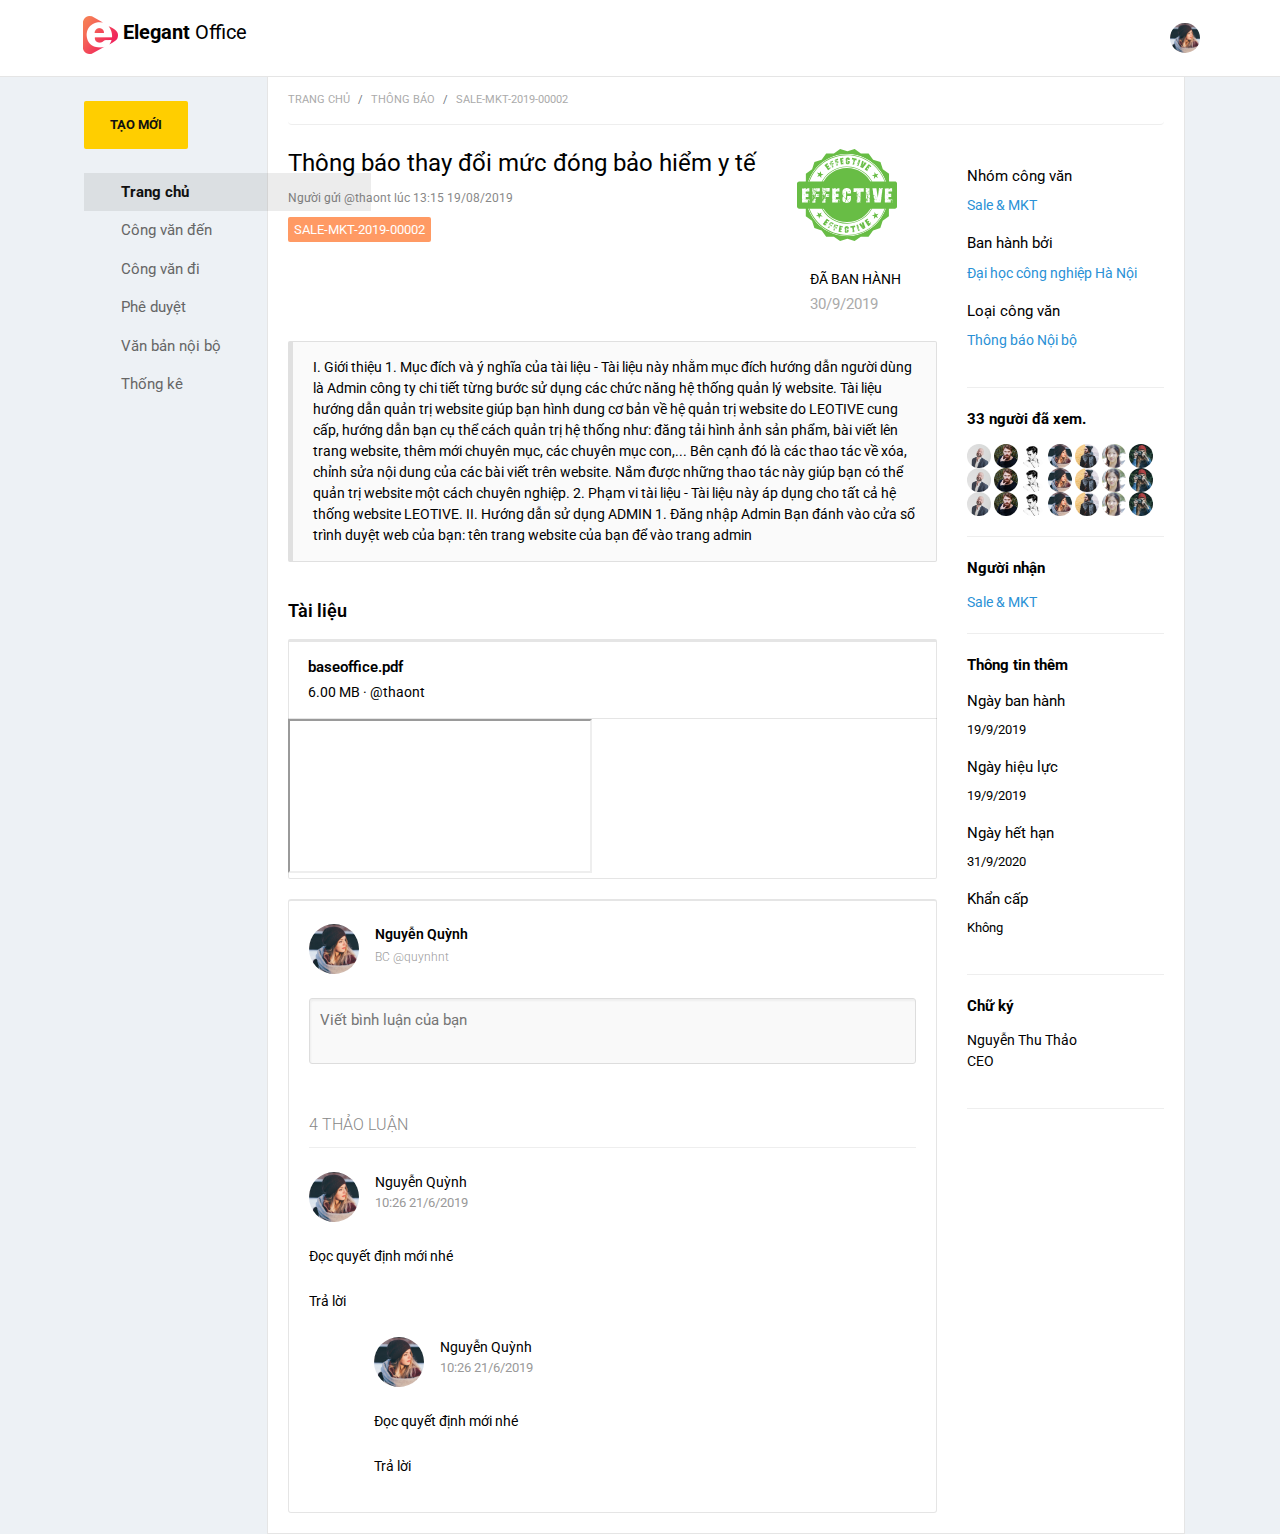
==== commit 51bf1d48: "add tao moi cong van" ====
--- a/chitiet.html
+++ b/chitiet.html
@@ -57,7 +57,7 @@
         </div>
     </section>
 
-    <section id="master">
+    <section class="master">
         <div class="menu pt-3">
             <div class="menu-top">
                 <a href="" class="btn btn-them">
@@ -184,9 +184,9 @@
                                             Tài liệu
                                         </div>
                                         <div class="file">
-                                            <div class="row">
-                                                <div class="col-lg-10">
-                                                    <div class="file-header">
+                                            <div class="file-header">
+                                                <div class="row">
+                                                    <div class="col-lg-10">
                                                         <div class="file-name">
                                                             baseoffice.pdf
                                                         </div>
@@ -195,9 +195,11 @@
                                                         </div>
                                                     </div>
                                                 </div>
-                                                <div class="col-lg-2 pt-2 float-right">
-                                                    <a href="" download="">Tải xuống</a>
-                                                </div>
+                                            </div>
+                                            <div class="file-display">
+                                                <object data="BROCHURE OFFICE.pdf" type="application/pdf">
+                                                    <iframe src=""></iframe>
+                                                </object>
                                             </div>
                                         </div>
                                     </div>
@@ -246,7 +248,7 @@
                                                     <em>Đọc quyết định mới nhé</em>
                                                 </div>
                                                 <div class="reply mt-4">
-                                                    <span class="tra-loi" id="traloi1">Trả lời</span>
+                                                    <span class="tra-loi" id="tra-loi1">Trả lời</span>
                                                     <div class="hidden reply-input" id="rep1">
                                                         <input type="text" placeholder="Comment và nhấn Enter để gửi">
                                                     </div>
@@ -270,7 +272,7 @@
                                                         <em>Đọc quyết định mới nhé</em>
                                                     </div>
                                                     <div class="reply mt-4">
-                                                        <span class="tra-loi">Trả lời</span>
+                                                        <span class="tra-loi" id="tra-loi2">Trả lời</span>
                                                         <div class="hidden reply-input" id="rep2">
                                                             <input type="text"
                                                                 placeholder="Comment và nhấn Enter để gửi">
--- a/css/style.css
+++ b/css/style.css
@@ -24,6 +24,9 @@
 }
 a:hover{
     text-decoration: none;
+}
+.m0-auto{
+    margin: 0 auto;
 }
 .dropdown-toggle::after{
     display: none;
@@ -477,4 +480,186 @@
 }
 .box-more-info{
     font-size: 13px;
+}
+.file-display object{
+    width: 100%;
+    height: 600px;
+}
+#create-cv{
+    padding: 30px 0;
+}
+.add-title h4{
+    font-weight: 600;
+    font-size: 20px;
+    padding: 20px 0;
+    margin-bottom: 10px;
+}
+.create-section{
+    background-color: #fff;
+    -moz-border-radius: 4px;
+    -webkit-border-radius: 4px;
+    border-radius: 4px;
+    padding: 20px;
+    margin-bottom: 20px;
+    -moz-box-shadow: 0 2px 6px 0px rgba(0,0,0,0.1);
+    -webkit-box-shadow: 0 2px 6px 0px rgba(0,0,0,0.1);
+    box-shadow: 0 2px 6px 0px rgba(0,0,0,0.1);
+    -webkit-transition-property: all;
+    -moz-transition-property: all;
+    -o-transition-property: all;
+    transition-property: all;
+    -webkit-transition-duration: 0.2s;
+    -moz-transition-duration: 0.2s;
+    -o-transition-duration: 0.2s;
+    transition-duration: 0.2s;
+    position: relative;
+}
+.create-section .title{
+    text-transform: uppercase;
+    font-size: 12px;
+    font-weight: bold;
+    text-align: center;
+    color: #639c11;
+    padding-bottom: 4px;
+    cursor: pointer;
+    position: relative;
+    text-align: center;
+}
+.list-create{
+    padding-top: 13px;
+    list-style: none;
+    padding-left: 0;
+}
+.list-create .list-item{
+    padding: 13px 0 13px 50px;
+    position: relative;
+    font-size: 15px;
+    cursor: pointer;
+    -moz-border-radius: 3px;
+    -webkit-border-radius: 3px;
+    border-radius: 3px;
+    background-color: #f8f8f8;
+    margin-bottom: 4px;
+}
+
+.list-create input:checked, .list-create input:not(:checked){
+    visibility: hidden;
+}
+.list-create input:checked+label, .list-create input:not(:checked)+label {
+    position: relative;
+    cursor: pointer;
+}
+.list-create input:checked+label:before, .list-create input:not(:checked)+label:before {
+    content: '';
+    position: absolute;
+    left: -47px;
+    top: -1px;
+    width: 24px;
+    height: 24px;
+    border: 1px solid #b7b7b7;
+    border-radius: 100%;
+    background: #fff;
+}
+.list-create input:not(:checked)+label:after {
+    opacity: 0;
+    -webkit-transform: scale(0);
+    transform: scale(0);
+}
+
+.list-create input:checked+label:after, .list-create input:not(:checked)+label:after {
+    content: '';
+    width: 16px;
+    height: 16px;
+    background: #639c11;
+    position: absolute;
+    top: 3px;
+    left: -43px;
+    border-radius: 100%;
+    -webkit-transition: all 0.2s ease;
+    transition: all 0.2s ease;
+}
+.list-item label{
+    margin: 0;
+}
+.list-item:hover {
+    background: rgba(42,145,214,0.1);
+}
+.list-create input:checked label{
+    color: #639c11;
+}
+.continue{
+    margin-bottom: 20px;
+    text-align: center;
+    font-size: 15px;
+    cursor: pointer;
+    font-weight: 600;
+    border: 1px solid rgba(0,0,0,0.1);
+    -moz-border-radius: 4px;
+    -webkit-border-radius: 4px;
+    border-radius: 4px;
+    padding: 13px 269px;
+    background-color: #7abd1a;
+    color: #fff;
+}
+.continue:hover{
+    color: #fff;
+}
+.form-themcv{
+    display: none;
+    padding: 30px 0;
+}
+.back{
+    margin-left: 40px;
+    font-size: 20px;
+    color: #7abd1a;
+    cursor: pointer;
+}
+form,textarea{
+    width: 100%;
+}
+.main-form{
+    padding: 0 8%;
+}
+.box-create-left{
+    padding: 15px 45px;
+}
+.box-create-left input,select{
+    width: 100%;
+    padding: 10px;
+}
+.box-create-left label{
+    font-size: 18px;
+}
+input,select:focus{
+    outline: none;
+}
+.main-form .form-group{
+    margin-bottom: 1.5rem;
+}
+.ck.ck-editor__editable_inline>:last-child {
+    height: 300px;
+}
+.box-create-left input[type="file"]{
+    border: 1px solid rgba(0, 0, 0, 0.1);
+    margin-bottom: 5px;
+}
+textarea{
+    resize: none;
+}
+.box-approve h3{
+    font-size: 1.3rem;
+}
+.box-create-right input{
+    width: 100%;
+    padding: 10px;
+}
+.box-create-right input[type="date"], .box-create-right input[type="text"]{
+    border: none;
+    border-bottom: 1px solid rgba(0, 0, 0, 0.1);
+}
+.box-approve label{
+    text-transform: uppercase;
+}
+.btn-add{
+    margin-left: 230px;
 }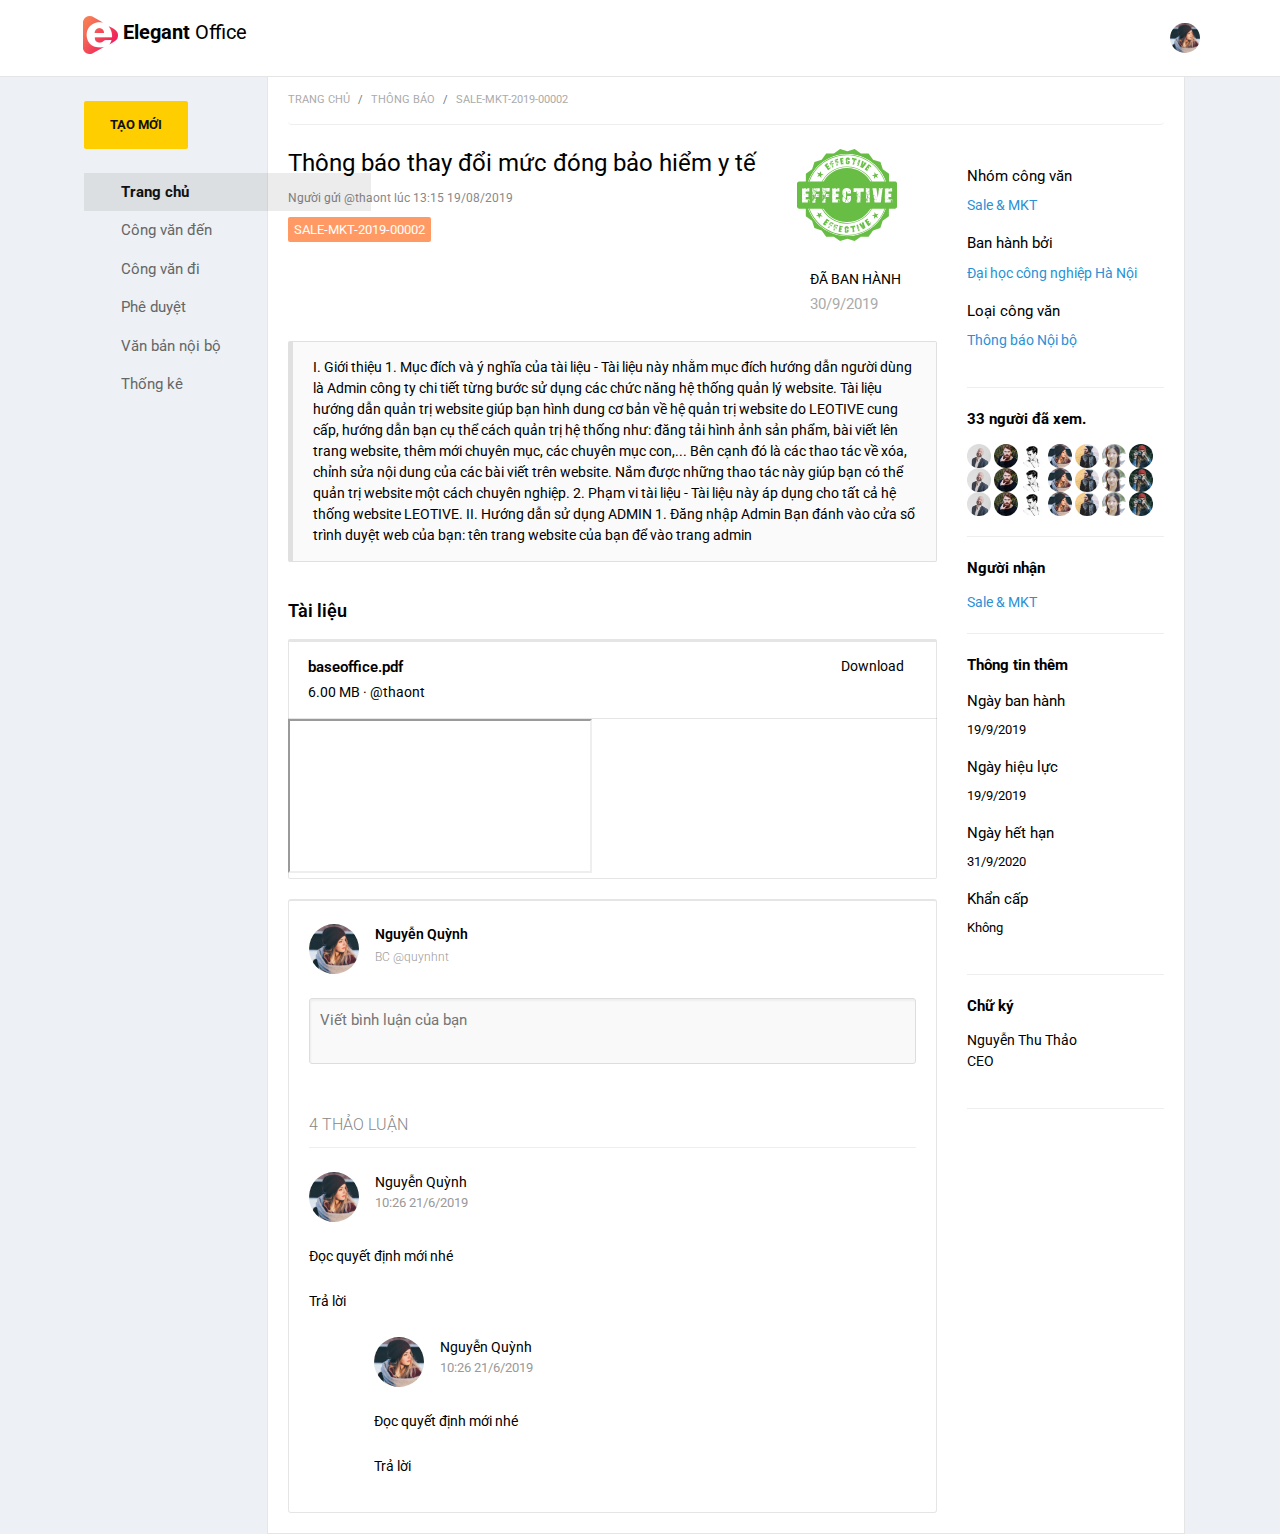
==== commit d6fc1c5e: "fix trang chu" ====
--- a/chitiet.html
+++ b/chitiet.html
@@ -194,6 +194,9 @@
                                                             6.00 MB · @thaont
                                                         </div>
                                                     </div>
+                                                    <div class="col-lg-2">
+                                                        <a href="test.txt" download="test">Download</a>
+                                                    </div>
                                                 </div>
                                             </div>
                                             <div class="file-display">
--- a/css/style.css
+++ b/css/style.css
@@ -645,6 +645,7 @@
 }
 textarea{
     resize: none;
+    width: 100%;
 }
 .box-approve h3{
     font-size: 1.3rem;
@@ -662,4 +663,122 @@
 }
 .btn-add{
     margin-left: 230px;
+}
+.mentiony-container,
+.mentiony-content {
+    width: 100% !important;
+}
+
+.demo-item {
+    height: 300px;
+}
+
+.demo-item .demo,
+.demo-item .demo>* {
+    height: 100%;
+}
+
+.demo-item .code,
+.demo-item .code>* {
+    height: 100%;
+}
+
+.demo-item .code,
+.demo-item .code>pre>code {
+    padding: 0;
+    background: none
+}
+
+.demo-item .code>pre>code {
+    width: 999px !important;
+    display: block;
+}
+
+pre.prettyprint {
+    background-color: #693d3d !important;
+}
+.news-item--img img{
+    display: block;
+    margin: 0 auto;
+    height: 220px;
+}
+.ban-hanh{
+    background: #7abd1a;
+    color: #fff;
+    display: inline-block;
+    padding: 5px 10px;
+    border-radius: 4px;
+    letter-spacing: .2em;
+    font-weight: 700;
+    font-size: .6rem;
+    text-transform: uppercase;
+}
+.news-item-text{
+    margin-top: 20px;
+    background: #f7f7f7;
+    padding: 20px;
+    border: 1px solid #eee;
+}
+.loai-congvan{
+    background: #ff1857;
+}
+.news-name h4{
+    font-size: 21px;
+    line-height: 27px;
+    color: #222;
+    font-weight: 500;
+    margin-bottom: 15px;
+    -webkit-transition: all 300ms linear 0s;
+    -o-transition: all 300ms linear 0s;
+    transition: all 300ms linear 0s;
+}
+.news-name h4:hover{
+    color: #ff1857;
+}
+.news-type{
+    margin-bottom: 20px;
+}
+.author-figure img{
+    width: 30px;
+    border-radius: 50%;
+}
+.news-info p{
+    color: #666;
+    font-size: 17px;
+}
+.news-info{
+    margin-top: 20px;
+}
+.pdf i{
+    color: brown;
+    font-size: 23px;
+    margin-left: 35px;
+}
+.macv{
+    color: #0b9a9b;
+    font-weight: 600;
+}
+.news-avatar{
+    margin-bottom: 20px;
+}
+.color-dark{
+    color: #111;
+}
+.chitiet{
+    padding: 10px;
+    background: #1175e9;
+    border-radius: 3px;
+    color: #fff;
+}
+.chitiet:hover{
+    color: #fff;
+}
+.news-item--img{
+    box-shadow: 0px 0px 3px 1px #ddd;
+}
+.news{
+    margin-top: 35px;
+}
+.news .col-lg-3{
+    margin-bottom: 30px;
 }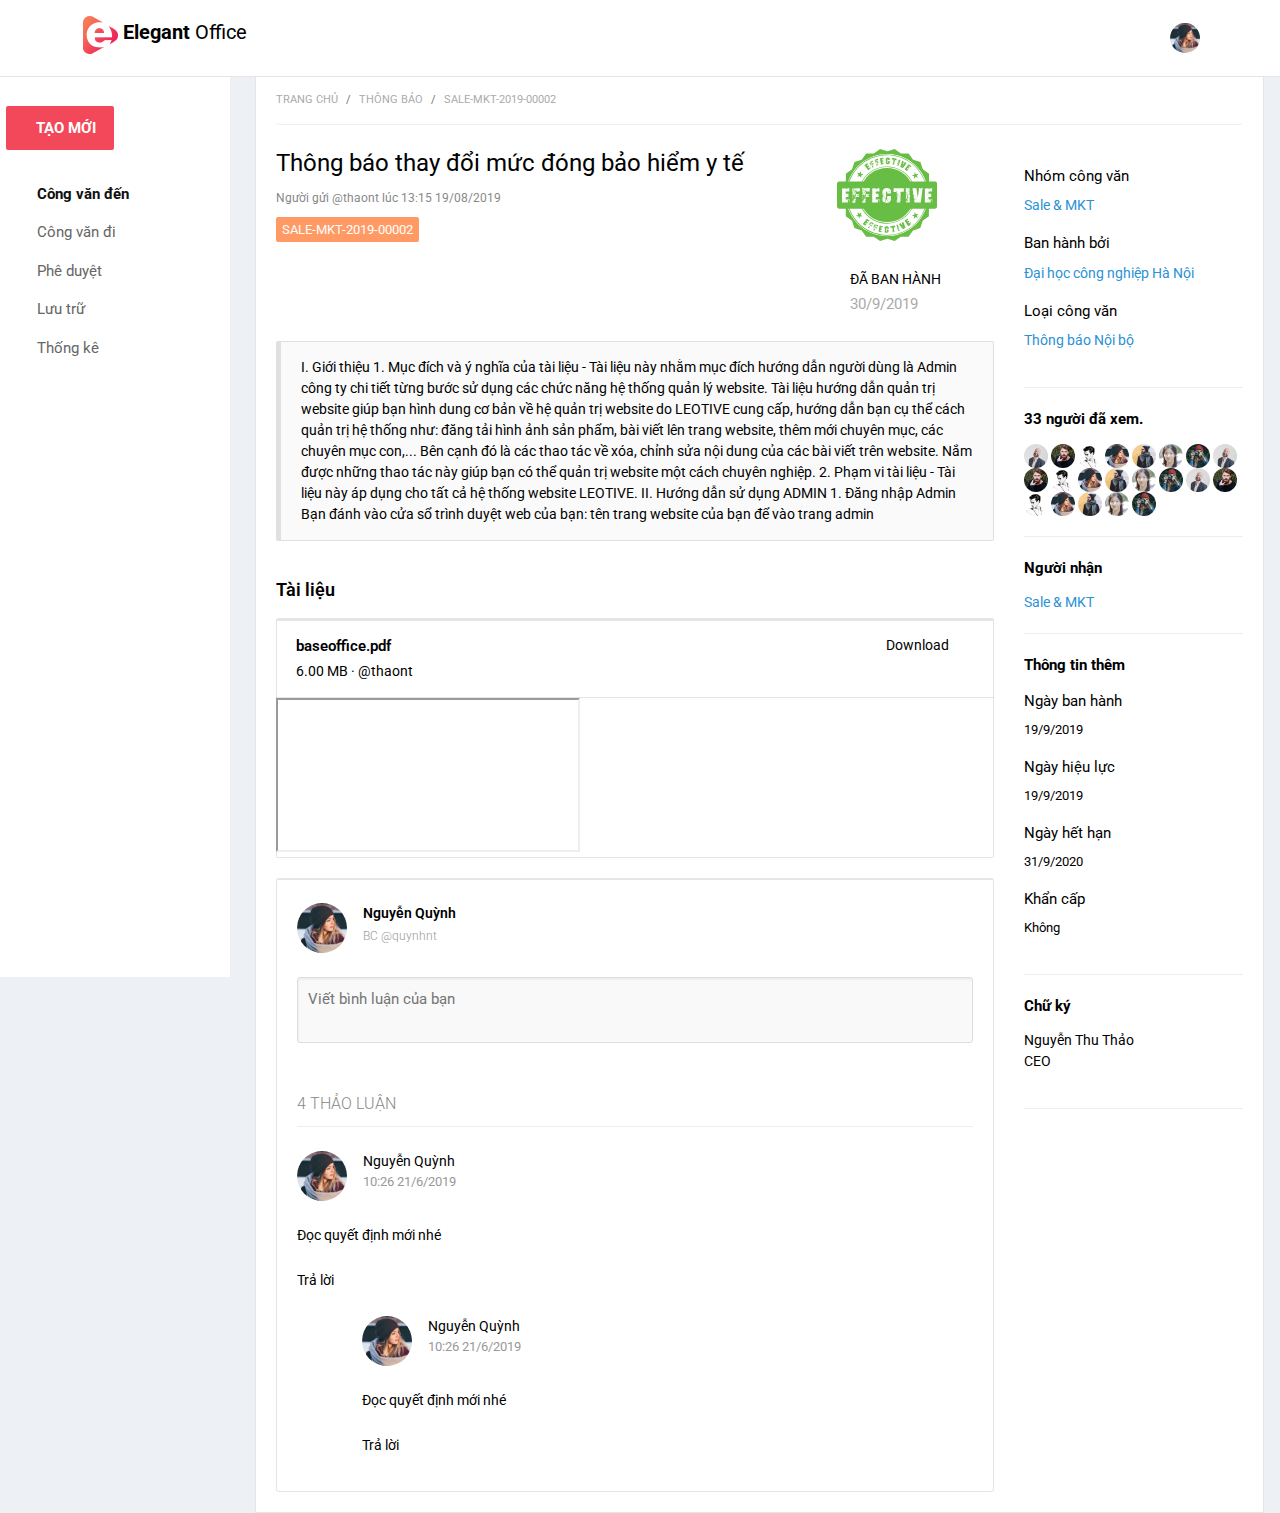
==== commit c090744b: "fix header" ====
--- a/chitiet.html
+++ b/chitiet.html
@@ -21,18 +21,21 @@
 </head>
 
 <body>
-    <section class="header">
+    <section class="header position-relative">
         <div class="container-fluid fix-container">
             <div class="row">
                 <div class="col-6">
+                    <a href="javascript:void(0)" class="btn-toggle">
+                        <i class="fas fa-bars"></i>
+                    </a>
                     <div class="logo">
                         <a href="index.html">
                             <img src="images/logo-icon.png" alt="">
+                            <span class="logo-text">
+                                <b>Elegant</b>
+                                <em>Office</em>
+                            </span>
                         </a>
-                        <span class="logo-text">
-                            <b>Elegant</b>
-                            <em>Office</em>
-                        </span>
                     </div>
                 </div>
                 <div class="col-6">
@@ -57,158 +60,175 @@
         </div>
     </section>
 
-    <section class="master">
+    <section class="master pr-3">
         <div class="menu pt-3">
-            <div class="menu-top">
-                <a href="" class="btn btn-them">
-                    <i class="fas fa-plus"></i>
-                    Tạo mới
-                </a>
-            </div>
             <div class="menu-content mt-4">
                 <nav class="sidebar-nav">
                     <ul class="navbar-nav">
+                        <li class="nav-item">
+                            <a href="them-cv.html" class="btn-them">
+                                <span class="icon-holder">
+                                    <i class="fas fa-plus"></i>
+                                </span>
+                                <span class="sidebar-text">Tạo mới</span>
+                            </a>
+                        </li>
                         <li class="nav-item active">
                             <a href="" class="nav-link">
-                                <span class="icon-holder">
-                                    <i class="fas fa-home"></i>
-                                </span>
-                                <span>Trang chủ</span>
+                                <span class="icon-holder c-blue">
+                                    <i class="fa fa-reply"></i>
+                                </span>
+                                <span class="sidebar-text">Công văn đến</span>
                             </a>
                         </li>
                         <li class="nav-item">
                             <a href="" class="nav-link">
-                                <span class="icon-holder">
-                                    <i class="fa fa-reply"></i>
-                                </span>
-                                <span>Công văn đến</span>
+                                <span class="icon-holder c-brown">
+                                    <i class="fas fa-paper-plane"></i>
+                                </span>
+                                <span class="sidebar-text">Công văn đi</span>
                             </a>
                         </li>
                         <li class="nav-item">
                             <a href="" class="nav-link">
-                                <span class="icon-holder">
-                                    <i class="fas fa-paper-plane"></i>
-                                </span>
-                                <span>Công văn đi</span>
+                                <span class="icon-holder c-orange">
+                                    <i class="fas fa-pen-fancy"></i>
+                                </span>
+                                <span class="sidebar-text">Phê duyệt</span>
                             </a>
                         </li>
                         <li class="nav-item">
                             <a href="" class="nav-link">
-                                <span class="icon-holder">
-                                    <i class="fas fa-pen-fancy"></i>
-                                </span>
-                                <span>Phê duyệt</span>
+                                <span class="icon-holder c-yellow">
+                                    <i class="fas fa-bookmark"></i>
+                                </span>
+                                <span class="sidebar-text">Lưu trữ</span>
                             </a>
                         </li>
                         <li class="nav-item">
                             <a href="" class="nav-link">
-                                <span class="icon-holder">
-                                    <i class="fas fa-file-alt"></i>
-                                </span>
-                                <span>Văn bản nội bộ</span>
-                            </a>
-                        </li>
-                        <li class="nav-item">
-                            <a href="" class="nav-link">
-                                <span class="icon-holder">
+                                <span class="icon-holder c-indigo">
                                     <i class="fas fa-chart-line"></i>
                                 </span>
-                                <span>Thống kê</span>
+                                <span class="sidebar-text">Thống kê</span>
                             </a>
                         </li>
                     </ul>
                 </nav>
             </div>
         </div>
-        <div class="fix-container">
-            <div class="col-lg-10 pl-0 float-right">
-                <div class="main-body">
-                    <ul class="breadcrumb">
-                        <li class="breadcrumb-item"><a href="#">Trang chủ</a></li>
-                        <li class="breadcrumb-item"><a href="#">Thông báo</a></li>
-                        <li class="breadcrumb-item"><a href="#">SALE-MKT-2019-00002</a></li>
-                    </ul>
-                    <div class="doc-main">
-                        <div class="row">
-                            <div class="col-lg-9">
-                                <div class="doc-main_content">
-                                    <div class="top-content">
+        <div class="main-body">
+            <ul class="breadcrumb">
+                <li class="breadcrumb-item"><a href="#">Trang chủ</a></li>
+                <li class="breadcrumb-item"><a href="#">Thông báo</a></li>
+                <li class="breadcrumb-item"><a href="#">SALE-MKT-2019-00002</a></li>
+            </ul>
+            <div class="doc-main">
+                <div class="row">
+                    <div class="col-lg-9">
+                        <div class="doc-main_content">
+                            <div class="top-content">
+                                <div class="row">
+                                    <div class="col-lg-9">
+                                        <div class="title">
+                                            Thông báo thay đổi mức đóng bảo hiểm y tế
+                                        </div>
+                                        <div class="subtitle">
+                                            <span>Người gửi </span>
+                                            <span>@thaont</span>
+                                            <span>lúc </span>
+                                            <span>13:15</span>
+                                            <span>19/08/2019</span>
+                                        </div>
+                                        <div class="subtitle">
+                                            <span class="tag tag-alt7-more">SALE-MKT-2019-00002</span>
+                                        </div>
+                                    </div>
+                                    <div class="col-lg-3">
+                                        <div class="seal">
+                                            <img src="images/effective.png" alt="" class="float-left">
+                                            <div class="text">
+                                                <p class="mb-0">Đã ban hành</p>
+                                                <p class="range">30/9/2019</p>
+                                            </div>
+                                        </div>
+                                    </div>
+                                </div>
+                            </div>
+                            <div class="document-content">
+                                I. Giới thiệu
+                                1. Mục đích và ý nghĩa của tài liệu
+                                - Tài liệu này nhằm mục đích hướng dẫn người dùng là Admin công ty chi tiết từng
+                                bước sử dụng các chức năng hệ thống quản lý website.
+                                Tài liệu hướng dẫn quản trị website giúp bạn hình dung cơ bản về hệ quản trị
+                                website do LEOTIVE cung cấp, hướng dẫn bạn cụ thể cách quản trị hệ thống như:
+                                đăng tải hình ảnh sản phẩm, bài viết lên trang website, thêm mới chuyên mục, các
+                                chuyên mục con,... Bên cạnh đó là các thao tác về xóa, chỉnh sửa nội dung của
+                                các bài viết trên website. Nắm được những thao tác này giúp bạn có thể quản trị
+                                website một cách chuyên nghiệp.
+                                2. Phạm vi tài liệu
+                                - Tài liệu này áp dụng cho tất cả hệ thống website LEOTIVE.
+                                II. Hướng dẫn sử dụng ADMIN
+                                1. Đăng nhập Admin
+                                Bạn đánh vào cửa sổ trình duyệt web của bạn: tên trang website của bạn để vào
+                                trang admin
+
+                            </div>
+                            <div class="files">
+                                <div class="subheader">
+                                    Tài liệu
+                                </div>
+                                <div class="file">
+                                    <div class="file-header">
                                         <div class="row">
-                                            <div class="col-lg-9">
-                                                <div class="title">
-                                                    Thông báo thay đổi mức đóng bảo hiểm y tế
-                                                </div>
-                                                <div class="subtitle">
-                                                    <span>Người gửi </span>
-                                                    <span>@thaont</span>
-                                                    <span>lúc </span>
-                                                    <span>13:15</span>
-                                                    <span>19/08/2019</span>
-                                                </div>
-                                                <div class="subtitle">
-                                                    <span class="tag tag-alt7-more">SALE-MKT-2019-00002</span>
-                                                </div>
-                                            </div>
-                                            <div class="col-lg-3">
-                                                <div class="seal">
-                                                    <img src="images/effective.png" alt="" class="float-left">
-                                                    <div class="text">
-                                                        <p class="mb-0">Đã ban hành</p>
-                                                        <p class="range">30/9/2019</p>
-                                                    </div>
-                                                </div>
-                                            </div>
-                                        </div>
-                                    </div>
-                                    <div class="document-content">
-                                        I. Giới thiệu
-                                        1. Mục đích và ý nghĩa của tài liệu
-                                        - Tài liệu này nhằm mục đích hướng dẫn người dùng là Admin công ty chi tiết từng
-                                        bước sử dụng các chức năng hệ thống quản lý website.
-                                        Tài liệu hướng dẫn quản trị website giúp bạn hình dung cơ bản về hệ quản trị
-                                        website do LEOTIVE cung cấp, hướng dẫn bạn cụ thể cách quản trị hệ thống như:
-                                        đăng tải hình ảnh sản phẩm, bài viết lên trang website, thêm mới chuyên mục, các
-                                        chuyên mục con,... Bên cạnh đó là các thao tác về xóa, chỉnh sửa nội dung của
-                                        các bài viết trên website. Nắm được những thao tác này giúp bạn có thể quản trị
-                                        website một cách chuyên nghiệp.
-                                        2. Phạm vi tài liệu
-                                        - Tài liệu này áp dụng cho tất cả hệ thống website LEOTIVE.
-                                        II. Hướng dẫn sử dụng ADMIN
-                                        1. Đăng nhập Admin
-                                        Bạn đánh vào cửa sổ trình duyệt web của bạn: tên trang website của bạn để vào
-                                        trang admin
-
-                                    </div>
-                                    <div class="files">
-                                        <div class="subheader">
-                                            Tài liệu
-                                        </div>
-                                        <div class="file">
-                                            <div class="file-header">
-                                                <div class="row">
-                                                    <div class="col-lg-10">
-                                                        <div class="file-name">
-                                                            baseoffice.pdf
-                                                        </div>
-                                                        <div class="file-info">
-                                                            6.00 MB · @thaont
-                                                        </div>
-                                                    </div>
-                                                    <div class="col-lg-2">
-                                                        <a href="test.txt" download="test">Download</a>
-                                                    </div>
-                                                </div>
-                                            </div>
-                                            <div class="file-display">
-                                                <object data="BROCHURE OFFICE.pdf" type="application/pdf">
-                                                    <iframe src=""></iframe>
-                                                </object>
-                                            </div>
-                                        </div>
-                                    </div>
-                                </div>
-                                <div class="comment">
-                                    <div class="box-post">
+                                            <div class="col-lg-10">
+                                                <div class="file-name">
+                                                    baseoffice.pdf
+                                                </div>
+                                                <div class="file-info">
+                                                    6.00 MB · @thaont
+                                                </div>
+                                            </div>
+                                            <div class="col-lg-2">
+                                                <a href="test.pdf" download>Download</a>
+                                            </div>
+                                        </div>
+                                    </div>
+                                    <div class="file-display">
+                                        <object data="BROCHURE OFFICE.pdf" type="application/pdf">
+                                            <iframe src=""></iframe>
+                                        </object>
+                                    </div>
+                                </div>
+                            </div>
+                        </div>
+                        <div class="comment">
+                            <div class="box-post">
+                                <div class="user">
+                                    <div class="avatar float-left">
+                                        <img src="images/4.jpg" alt="" class="img-circle" width="50">
+                                    </div>
+                                    <div class="name float-left ml-3">
+                                        <em>Nguyễn Quỳnh</em>
+                                        <div class="info">
+                                            <span>BC</span>
+                                            <span>@quynhnt</span>
+                                        </div>
+                                    </div>
+                                </div>
+                                <div class="clear"></div>
+                                <div class="form-post mt-4">
+                                    <form action="">
+                                        <textarea name="" id="" placeholder="Viết bình luận của bạn"></textarea>
+                                    </form>
+                                </div>
+                            </div>
+                            <div class="box-comment">
+                                <div class="box-cmt_header">
+                                    <span>4</span> Thảo luận
+                                </div>
+                                <div class="list-cmt mt-4">
+                                    <div class="post">
                                         <div class="user">
                                             <div class="avatar float-left">
                                                 <img src="images/4.jpg" alt="" class="img-circle" width="50">
@@ -216,205 +236,175 @@
                                             <div class="name float-left ml-3">
                                                 <em>Nguyễn Quỳnh</em>
                                                 <div class="info">
-                                                    <span>BC</span>
-                                                    <span>@quynhnt</span>
+                                                    <span>10:26</span>
+                                                    <span>21/6/2019</span>
                                                 </div>
                                             </div>
                                         </div>
                                         <div class="clear"></div>
-                                        <div class="form-post mt-4">
-                                            <form action="">
-                                                <textarea name="" id="" placeholder="Viết bình luận của bạn"></textarea>
-                                            </form>
-                                        </div>
-                                    </div>
-                                    <div class="box-comment">
-                                        <div class="box-cmt_header">
-                                            <span>4</span> Thảo luận
-                                        </div>
-                                        <div class="list-cmt mt-4">
-                                            <div class="post">
-                                                <div class="user">
-                                                    <div class="avatar float-left">
-                                                        <img src="images/4.jpg" alt="" class="img-circle" width="50">
+                                        <div class="cmt-text mt-4">
+                                            <em>Đọc quyết định mới nhé</em>
+                                        </div>
+                                        <div class="reply mt-4">
+                                            <span class="tra-loi" id="tra-loi1">Trả lời</span>
+                                            <div class="hidden reply-input" id="rep1">
+                                                <input type="text" placeholder="Comment và nhấn Enter để gửi">
+                                            </div>
+                                        </div>
+                                        <div class="box-reply">
+                                            <div class="user">
+                                                <div class="avatar float-left">
+                                                    <img src="images/4.jpg" alt="" class="img-circle" width="50">
+                                                </div>
+                                                <div class="name float-left ml-3">
+                                                    <em>Nguyễn Quỳnh</em>
+                                                    <div class="info">
+                                                        <span>10:26</span>
+                                                        <span>21/6/2019</span>
                                                     </div>
-                                                    <div class="name float-left ml-3">
-                                                        <em>Nguyễn Quỳnh</em>
-                                                        <div class="info">
-                                                            <span>10:26</span>
-                                                            <span>21/6/2019</span>
-                                                        </div>
-                                                    </div>
-                                                </div>
-                                                <div class="clear"></div>
-                                                <div class="cmt-text mt-4">
-                                                    <em>Đọc quyết định mới nhé</em>
-                                                </div>
-                                                <div class="reply mt-4">
-                                                    <span class="tra-loi" id="tra-loi1">Trả lời</span>
-                                                    <div class="hidden reply-input" id="rep1">
-                                                        <input type="text" placeholder="Comment và nhấn Enter để gửi">
-                                                    </div>
-                                                </div>
-                                                <div class="box-reply">
-                                                    <div class="user">
-                                                        <div class="avatar float-left">
-                                                            <img src="images/4.jpg" alt="" class="img-circle"
-                                                                width="50">
-                                                        </div>
-                                                        <div class="name float-left ml-3">
-                                                            <em>Nguyễn Quỳnh</em>
-                                                            <div class="info">
-                                                                <span>10:26</span>
-                                                                <span>21/6/2019</span>
-                                                            </div>
-                                                        </div>
-                                                    </div>
-                                                    <div class="clear"></div>
-                                                    <div class="cmt-text mt-4">
-                                                        <em>Đọc quyết định mới nhé</em>
-                                                    </div>
-                                                    <div class="reply mt-4">
-                                                        <span class="tra-loi" id="tra-loi2">Trả lời</span>
-                                                        <div class="hidden reply-input" id="rep2">
-                                                            <input type="text"
-                                                                placeholder="Comment và nhấn Enter để gửi">
-                                                        </div>
-                                                    </div>
-                                                </div>
-                                            </div>
-                                        </div>
-                                    </div>
-                                </div>
-                            </div>
-                            <div class="col-lg-3">
-                                <div class="doc-side">
-                                    <div class="box-info">
-                                        <div class="form-group">
-                                            <label for="">Nhóm công văn</label>
-                                            <div class="type">
-                                                <span>Sale & MKT</span>
-                                            </div>
-                                        </div>
-                                        <div class="form-group">
-                                            <label for="">Ban hành bởi</label>
-                                            <div class="type">
-                                                <span>Đại học công nghiệp Hà Nội</span>
-                                            </div>
-                                        </div>
-                                        <div class="form-group">
-                                            <label for="">Loại công văn</label>
-                                            <div class="type">
-                                                <span>Thông báo Nội bộ</span>
-                                            </div>
-                                        </div>
-                                    </div>
-                                    <div class="box-seen">
-                                        <div class="title">
-                                            <span>33</span>
-                                            <span> người đã xem.</span>
-                                        </div>
-                                        <div class="avatars">
-                                            <div class="image">
-                                                <img src="images/1.jpg" alt="">
-                                            </div>
-                                            <div class="image">
-                                                <img src="images/2.jpg" alt="">
-                                            </div>
-                                            <div class="image">
-                                                <img src="images/3.jpg" alt="">
-                                            </div>
-                                            <div class="image">
-                                                <img src="images/4.jpg" alt="">
-                                            </div>
-                                            <div class="image">
-                                                <img src="images/5.jpg" alt="">
-                                            </div>
-                                            <div class="image">
-                                                <img src="images/6.jpg" alt="">
-                                            </div>
-                                            <div class="image">
-                                                <img src="images/7.jpg" alt="">
-                                            </div>
-                                            <div class="image">
-                                                <img src="images/1.jpg" alt="">
-                                            </div>
-                                            <div class="image">
-                                                <img src="images/2.jpg" alt="">
-                                            </div>
-                                            <div class="image">
-                                                <img src="images/3.jpg" alt="">
-                                            </div>
-                                            <div class="image">
-                                                <img src="images/4.jpg" alt="">
-                                            </div>
-                                            <div class="image">
-                                                <img src="images/5.jpg" alt="">
-                                            </div>
-                                            <div class="image">
-                                                <img src="images/6.jpg" alt="">
-                                            </div>
-                                            <div class="image">
-                                                <img src="images/7.jpg" alt="">
-                                            </div>
-                                            <div class="image">
-                                                <img src="images/1.jpg" alt="">
-                                            </div>
-                                            <div class="image">
-                                                <img src="images/2.jpg" alt="">
-                                            </div>
-                                            <div class="image">
-                                                <img src="images/3.jpg" alt="">
-                                            </div>
-                                            <div class="image">
-                                                <img src="images/4.jpg" alt="">
-                                            </div>
-                                            <div class="image">
-                                                <img src="images/5.jpg" alt="">
-                                            </div>
-                                            <div class="image">
-                                                <img src="images/6.jpg" alt="">
-                                            </div>
-                                            <div class="image">
-                                                <img src="images/7.jpg" alt="">
-                                            </div>
-                                        </div>
-                                        <div class="clear"></div>
-                                    </div>
-                                    <div class="box-info">
-                                        <div class="title">Người nhận</div>
-                                            <div class="type">
-                                                <span>Sale & MKT</span>
-                                            </div>
-                                        </div>
-                                    </div>
-                                    <div class="box-info">
-                                        <div class="title">Thông tin thêm</div>
-                                        <div class="form-group">
-                                            <label for="">Ngày ban hành</label>
-                                            <div class="box-more-info">19/9/2019</div>
-                                        </div>
-                                        <div class="form-group">
-                                            <label for="">Ngày hiệu lực</label>
-                                            <div class="box-more-info">19/9/2019</div>
-                                        </div>
-                                        <div class="form-group">
-                                            <label for="">Ngày hết hạn</label>
-                                            <div class="box-more-info">31/9/2020</div>
-                                        </div>
-                                        <div class="form-group">
-                                            <label for="">Khẩn cấp</label>
-                                            <div class="box-more-info">Không</div>
-                                        </div>
-                                    </div>
-                                    <div class="box-info">
-                                        <div class="title">Chữ ký</div>
-                                        <div class="form-group">
-                                            <div class="sig-name">Nguyễn Thu Thảo</div>
-                                            <div class="sig-work">CEO</div>
-                                        </div>
-                                    </div>
-                                </div>
+                                                </div>
+                                            </div>
+                                            <div class="clear"></div>
+                                            <div class="cmt-text mt-4">
+                                                <em>Đọc quyết định mới nhé</em>
+                                            </div>
+                                            <div class="reply mt-4">
+                                                <span class="tra-loi" id="tra-loi2">Trả lời</span>
+                                                <div class="hidden reply-input" id="rep2">
+                                                    <input type="text" placeholder="Comment và nhấn Enter để gửi">
+                                                </div>
+                                            </div>
+                                        </div>
+                                    </div>
+                                </div>
+                            </div>
+                        </div>
+                    </div>
+                    <div class="col-lg-3">
+                        <div class="doc-side">
+                            <div class="box-info">
+                                <div class="form-group">
+                                    <label for="">Nhóm công văn</label>
+                                    <div class="type">
+                                        <span>Sale & MKT</span>
+                                    </div>
+                                </div>
+                                <div class="form-group">
+                                    <label for="">Ban hành bởi</label>
+                                    <div class="type">
+                                        <span>Đại học công nghiệp Hà Nội</span>
+                                    </div>
+                                </div>
+                                <div class="form-group">
+                                    <label for="">Loại công văn</label>
+                                    <div class="type">
+                                        <span>Thông báo Nội bộ</span>
+                                    </div>
+                                </div>
+                            </div>
+                            <div class="box-seen">
+                                <div class="title">
+                                    <span>33</span>
+                                    <span> người đã xem.</span>
+                                </div>
+                                <div class="avatars">
+                                    <div class="image">
+                                        <img src="images/1.jpg" alt="">
+                                    </div>
+                                    <div class="image">
+                                        <img src="images/2.jpg" alt="">
+                                    </div>
+                                    <div class="image">
+                                        <img src="images/3.jpg" alt="">
+                                    </div>
+                                    <div class="image">
+                                        <img src="images/4.jpg" alt="">
+                                    </div>
+                                    <div class="image">
+                                        <img src="images/5.jpg" alt="">
+                                    </div>
+                                    <div class="image">
+                                        <img src="images/6.jpg" alt="">
+                                    </div>
+                                    <div class="image">
+                                        <img src="images/7.jpg" alt="">
+                                    </div>
+                                    <div class="image">
+                                        <img src="images/1.jpg" alt="">
+                                    </div>
+                                    <div class="image">
+                                        <img src="images/2.jpg" alt="">
+                                    </div>
+                                    <div class="image">
+                                        <img src="images/3.jpg" alt="">
+                                    </div>
+                                    <div class="image">
+                                        <img src="images/4.jpg" alt="">
+                                    </div>
+                                    <div class="image">
+                                        <img src="images/5.jpg" alt="">
+                                    </div>
+                                    <div class="image">
+                                        <img src="images/6.jpg" alt="">
+                                    </div>
+                                    <div class="image">
+                                        <img src="images/7.jpg" alt="">
+                                    </div>
+                                    <div class="image">
+                                        <img src="images/1.jpg" alt="">
+                                    </div>
+                                    <div class="image">
+                                        <img src="images/2.jpg" alt="">
+                                    </div>
+                                    <div class="image">
+                                        <img src="images/3.jpg" alt="">
+                                    </div>
+                                    <div class="image">
+                                        <img src="images/4.jpg" alt="">
+                                    </div>
+                                    <div class="image">
+                                        <img src="images/5.jpg" alt="">
+                                    </div>
+                                    <div class="image">
+                                        <img src="images/6.jpg" alt="">
+                                    </div>
+                                    <div class="image">
+                                        <img src="images/7.jpg" alt="">
+                                    </div>
+                                </div>
+                                <div class="clear"></div>
+                            </div>
+                            <div class="box-info">
+                                <div class="title">Người nhận</div>
+                                <div class="type">
+                                    <span>Sale & MKT</span>
+                                </div>
+                            </div>
+                        </div>
+                        <div class="box-info">
+                            <div class="title">Thông tin thêm</div>
+                            <div class="form-group">
+                                <label for="">Ngày ban hành</label>
+                                <div class="box-more-info">19/9/2019</div>
+                            </div>
+                            <div class="form-group">
+                                <label for="">Ngày hiệu lực</label>
+                                <div class="box-more-info">19/9/2019</div>
+                            </div>
+                            <div class="form-group">
+                                <label for="">Ngày hết hạn</label>
+                                <div class="box-more-info">31/9/2020</div>
+                            </div>
+                            <div class="form-group">
+                                <label for="">Khẩn cấp</label>
+                                <div class="box-more-info">Không</div>
+                            </div>
+                        </div>
+                        <div class="box-info">
+                            <div class="title">Chữ ký</div>
+                            <div class="form-group">
+                                <div class="sig-name">Nguyễn Thu Thảo</div>
+                                <div class="sig-work">CEO</div>
                             </div>
                         </div>
                     </div>
--- a/css/style.css
+++ b/css/style.css
@@ -1,42 +1,69 @@
 @import url('https://fonts.googleapis.com/css?family=Roboto&display=swap');
-body{
+
+body {
     font-family: 'Roboto', sans-serif;
     font-size: 14px;
     background-color: #edf1f5;
     color: black;
 }
-em{
+
+em {
     font-style: normal;
 }
-.logo-text{
+
+.logo-text {
     font-size: 20px;
 }
-.header{
+
+.header {
     background-color: white;
     padding: 15px 0;
     border-bottom: 1px solid rgba(0, 0, 0, 0.1);
 }
+
 .img-circle {
     border-radius: 100%;
 }
-a{
+
+a {
     color: black;
 }
-a:hover{
+
+.c-blue{
+    color: #2196f3!important;
+}
+
+.c-brown{
+    color: #795548!important;
+}
+
+.c-orange{
+    color: #ff5722!important;
+}
+
+.c-indigo{
+    color: #3f51b5!important;
+}
+
+a:hover {
     text-decoration: none;
 }
-.m0-auto{
+
+.m0-auto {
     margin: 0 auto;
 }
-.dropdown-toggle::after{
+
+.dropdown-toggle::after {
     display: none;
 }
+
 .line {
     width: 100%;
     height: 1px;
     background-color: #ddd;
 }
-.waves-effect{
+
+.waves-effect {
     position: relative;
     cursor: pointer;
     display: inline-block;
@@ -55,31 +82,35 @@
     -ms-transition: all 0.1s ease-out;
     transition: all 0.1s ease-out;
 }
-.fix-container{
+
+.fix-container {
     padding: 0 5rem;
 }
-.btn-them{
-    color: #111;
+
+.btn-them {
+    color: #fff !important;
     font-size: 13px;
     text-transform: uppercase;
     position: relative;
     font-weight: 600;
     text-align: center;
     font-weight: bold;
-    padding: 8px 0 8px 0px;
     -moz-border-radius: 2px;
     -webkit-border-radius: 2px;
     border-radius: 2px;
-    background-color: #ffce00;
-    padding: 13px 25px;
-}
-.menu-content a{
+    background-color: #f24859;
+    padding: 13px 18px;
+}
+
+.menu-content a {
     color: #666;
     font-size: 15px;
 }
-.menu-content a:hover{
+
+.menu-content a:hover {
     color: black;
 }
+
 .icon-holder {
     display: inline-block;
     position: relative;
@@ -88,55 +119,70 @@
     transition: all .3s ease;
     margin-right: 8px;
 }
-.main-body{
+
+.main-body {
     background-color: #fff;
     border: 1px solid rgba(0, 0, 0, 0.1);
     border-top: none;
 }
+
 .subheader {
     padding: 15px 30px;
     background-color: #fff;
     position: relative;
 }
+
 .menu-content .active {
     font-weight: bold;
-    background: rgba(0,0,0,0.075);
-}
-.menu-content .active a{
+    /* background: rgba(0, 0, 0, 0.075);
+    border-radius: 50px; */
+}
+
+.menu-content .active a {
     color: #111;
 }
-.menu-content li{
+
+.menu-content li {
     padding-left: 25px;
 }
+
 .sub-header {
     padding: 15px 30px;
     background-color: #fff;
     position: relative;
     border-bottom: 1px solid #ccc;
 }
+
 .sub-header .title {
     font-size: 24px;
     padding: 4px 0;
 }
-.search input{
+
+.search input {
     padding: 6px;
-}
+    width: 50%;
+}
+
 .board th {
     padding: 10px 20px 10px 0px;
     border-bottom: 1px solid #ccc;
     text-align: left;
 }
+
 .board table {
     width: 100%;
 }
-.board th, .board td {
+
+.board th,
+.board td {
     vertical-align: top;
 }
+
 .board .icons .icon-status .square {
     margin-top: 1px;
     width: 12px;
     height: 12px;
-    border: 1px solid rgba(0,0,0,0.05);
+    border: 1px solid rgba(0, 0, 0, 0.05);
     background-color: #bbb;
     -moz-border-radius: 7px;
     -webkit-border-radius: 7px;
@@ -145,19 +191,24 @@
     -moz-box-sizing: border-box;
     box-sizing: border-box;
 }
+
 .board .name .group-name {
     font-weight: 600;
 }
+
 .url {
     cursor: pointer;
 }
+
 .board .name .url:hover {
     color: #2a91d6;
     text-decoration: underline;
 }
+
 .text-alt {
     color: #e85200;
 }
+
 .board .name {
     font-size: 15px;
     cursor: pointer;
@@ -172,28 +223,34 @@
     overflow: hidden;
     text-overflow: ellipsis;
 }
+
 .board td {
     padding: 11px 20px 11px 0px;
-    border-bottom: 1px solid rgba(0,0,0,0.13);
-    position: relative;
-}
+    border-bottom: 1px solid rgba(0, 0, 0, 0.13);
+    position: relative;
+}
+
 .board .info {
     font-size: 12px;
     color: #999;
     padding-top: 6px;
 }
+
 .board .info .url {
     color: #333;
 }
+
 .board .info .url:hover {
     color: #2a91d6;
     text-decoration: underline;
 }
+
 .board .status.status-1 {
-    background: rgba(122,189,26,0.9);
+    background: rgba(122, 189, 26, 0.9);
     border: 2px solid #7abd1a;
     color: #fff;
 }
+
 .board .status {
     text-transform: uppercase;
     font-weight: 600;
@@ -207,57 +264,56 @@
     -webkit-border-radius: 2px;
     border-radius: 2px;
 }
-.action-text{
+
+.action-text {
     cursor: pointer;
     padding: 6px 10px;
     text-transform: uppercase;
-    border: 1px solid rgba(0,0,0,0.1);
+    border: 1px solid rgba(0, 0, 0, 0.1);
     border-radius: 2px;
     background-color: #f9f9f9;
     font-size: 11px;
     font-weight: bold;
     color: #333;
 }
+
 .action-text:hover {
     color: #333;
     background-color: #fff;
 }
+
 .seen .icons .icon-status .square {
     background-color: #7abd1a;
 }
-.notseen{
+
+.notseen {
     background-color: #f3f3f3;
 }
-.action{
+
+.action {
     margin-top: 20px;
 }
+
 .board .status.status--1 {
-    background: rgba(195,67,67,0.1);
+    background: rgba(195, 67, 67, 0.1);
     border: 2px solid #c34343;
     color: #b93333;
 }
-.menu {
-    position: absolute;
-    -webkit-box-sizing: border-box;
-    -moz-box-sizing: border-box;
-    box-sizing: border-box;
-    width: 287px;
-    height: 100%;
-    left: 84px;
-    top: 85px;
-    z-index: 7999;
-}
-.breadcrumb{
+
+.breadcrumb {
     background-color: #fff;
 }
-.breadcrumb a{
+
+.breadcrumb a {
     color: #aaa;
 }
-.breadcrumb a:hover{
+
+.breadcrumb a:hover {
     text-decoration: underline;
     color: #2a91d6;
 }
-.main-body .breadcrumb{
+
+.main-body .breadcrumb {
     text-transform: uppercase;
     font-size: 11px;
     color: #aaa;
@@ -267,34 +323,41 @@
     margin: 0 20px;
     z-index: 1000;
 }
-.doc-main{
+
+.doc-main {
     padding: 20px;
 }
-.top-content .title{
+
+.top-content .title {
     font-size: 24px;
     padding-bottom: 8px;
 }
-.top-content .subtitle{
+
+.top-content .subtitle {
     padding-bottom: 10px;
     font-size: 12px;
     color: #888;
 }
-.range{
+
+.range {
     padding-top: 3px;
     font-size: 15px;
     color: #aaa;
 }
-.seal .text{
+
+.seal .text {
     margin-top: 24px;
     margin-left: 13px;
     float: left;
     text-transform: uppercase;
 }
-.top-content .subtitle{
+
+.top-content .subtitle {
     padding-bottom: 10px;
     font-size: 12px;
     color: #888;
 }
+
 .top-content .subtitle .tag {
     padding: 3px 6px;
     margin-right: 5px;
@@ -304,30 +367,34 @@
     -webkit-border-radius: 2px;
     border-radius: 2px;
 }
+
 .tag-alt7-more {
-    background: rgba(255,111,34,0.7);
+    background: rgba(255, 111, 34, 0.7);
     color: #fff;
 }
-.document-content{
+
+.document-content {
     padding: 15px 20px;
-    border: 1px solid rgba(0,0,0,0.1);
+    border: 1px solid rgba(0, 0, 0, 0.1);
     margin-bottom: 20px;
-    border-left: 5px solid rgba(0,0,0,0.1);
+    border-left: 5px solid rgba(0, 0, 0, 0.1);
     background-color: #fafafa;
     margin-top: 10px;
     -moz-border-radius: 2px;
     -webkit-border-radius: 2px;
     border-radius: 2px;
 }
+
 .files .subheader {
     font-weight: 600;
     font-size: 18px;
     padding: 15px 0px;
 }
+
 .file {
     padding: 15px 0px 0 0;
-    box-shadow: inset 0 0 0 1px rgba(0,0,0,0.1);
-    border-top: 2px solid rgba(0,0,0,0.1);
+    box-shadow: inset 0 0 0 1px rgba(0, 0, 0, 0.1);
+    border-top: 2px solid rgba(0, 0, 0, 0.1);
     position: relative;
     overflow: hidden;
     margin-bottom: 20px;
@@ -335,25 +402,29 @@
     -webkit-border-radius: 2px;
     border-radius: 2px;
 }
+
 .file-header {
     padding: 0 20px;
     padding-bottom: 15px;
-    border-bottom: 1px solid rgba(0,0,0,0.1);
-}
+    border-bottom: 1px solid rgba(0, 0, 0, 0.1);
+}
+
 .file-header .file-name {
     font-size: 15px;
     font-weight: 600;
     padding-bottom: 3px;
 }
-.comment{
-    border: 1px solid rgba(0,0,0,0.1);
-    border-top: 2px solid rgba(0,0,0,0.1);
+
+.comment {
+    border: 1px solid rgba(0, 0, 0, 0.1);
+    border-top: 2px solid rgba(0, 0, 0, 0.1);
     -moz-border-radius: 3px;
     -webkit-border-radius: 3px;
     border-radius: 3px;
     padding: 10px 20px;
 }
-.box-post{
+
+.box-post {
     background-color: #fff;
     -moz-border-radius: 4px;
     -webkit-border-radius: 4px;
@@ -361,24 +432,29 @@
     padding: 13px 0px;
     position: relative;
 }
-.box-post .user{
+
+.box-post .user {
     font-size: 13px;
     padding-bottom: 20px;
 }
+
 .box-post .user .name .info {
     font-weight: 300;
     color: #999;
     font-size: 12px;
     padding-top: 3px;
 }
+
 .box-post .user .name em {
     font-weight: 600;
     font-size: 14px;
 }
-.clear{
+
+.clear {
     clear: both;
 }
-.form-post textarea{
+
+.form-post textarea {
     width: 100%;
     background-color: #f9f9f9;
     resize: none;
@@ -395,10 +471,12 @@
     -webkit-box-shadow: inset 1px 2px 2px #eee;
     box-shadow: inset 1px 2px 2px #eee;
 }
-textarea:focus{
+
+textarea:focus {
     outline: none;
 }
-.box-cmt_header{
+
+.box-cmt_header {
     padding: 30px 0 10px 0;
     font-size: 16px;
     font-weight: 300;
@@ -406,18 +484,22 @@
     text-transform: uppercase;
     border-bottom: 1px solid #eee;
 }
-.list-cmt .info{
+
+.list-cmt .info {
     font-size: 13px;
     color: #999;
 }
-.hidden{
+
+.hidden {
     display: none;
 }
-.reply-input{
+
+.reply-input {
     padding: 15px;
     background-color: #f3f3f3;
 }
-.reply-input input{
+
+.reply-input input {
     width: 100%;
     background-color: #fff;
     padding: 7px 9px;
@@ -426,38 +508,48 @@
     border: 1px solid #e8e8e8;
     min-height: 36px;
 }
-.tra-loi{
-    cursor: pointer;
-}
-.tra-loi:hover{
+
+.tra-loi {
+    cursor: pointer;
+}
+
+.tra-loi:hover {
     text-decoration: underline;
     color: #2a91d6;
 }
-.box-reply{
+
+.box-reply {
     padding: 25px 65px;
 }
-.show{
+
+.show {
     display: block;
 }
-.type span{
+
+.type span {
     color: #2a91d6;
 }
-.box-info label{
+
+.box-info label {
     font-size: 15px;
 }
-.box-info{
+
+.box-info {
     padding: 20px 0;
     border-bottom: 1px solid #eee;
 }
-.box-seen{
+
+.box-seen {
     padding: 20px 0;
     border-bottom: 1px solid #eee;
 }
-.box-seen .title{
+
+.box-seen .title {
     font-weight: bold;
     font-size: 15px;
     padding-bottom: 13px;
 }
+
 .avatars .image {
     width: 24px;
     height: 24px;
@@ -469,41 +561,48 @@
     border-radius: 12px;
     margin-right: 3px;
 }
+
 .avatars .image img {
     width: 24px;
     height: 24px;
 }
-.box-info .title{
+
+.box-info .title {
     font-weight: bold;
     font-size: 15px;
     padding-bottom: 13px;
 }
-.box-more-info{
+
+.box-more-info {
     font-size: 13px;
 }
-.file-display object{
+
+.file-display object {
     width: 100%;
     height: 600px;
 }
-#create-cv{
+
+#create-cv {
     padding: 30px 0;
 }
-.add-title h4{
+
+.add-title h4 {
     font-weight: 600;
     font-size: 20px;
     padding: 20px 0;
     margin-bottom: 10px;
 }
-.create-section{
+
+.create-section {
     background-color: #fff;
     -moz-border-radius: 4px;
     -webkit-border-radius: 4px;
     border-radius: 4px;
     padding: 20px;
     margin-bottom: 20px;
-    -moz-box-shadow: 0 2px 6px 0px rgba(0,0,0,0.1);
-    -webkit-box-shadow: 0 2px 6px 0px rgba(0,0,0,0.1);
-    box-shadow: 0 2px 6px 0px rgba(0,0,0,0.1);
+    -moz-box-shadow: 0 2px 6px 0px rgba(0, 0, 0, 0.1);
+    -webkit-box-shadow: 0 2px 6px 0px rgba(0, 0, 0, 0.1);
+    box-shadow: 0 2px 6px 0px rgba(0, 0, 0, 0.1);
     -webkit-transition-property: all;
     -moz-transition-property: all;
     -o-transition-property: all;
@@ -514,7 +613,8 @@
     transition-duration: 0.2s;
     position: relative;
 }
-.create-section .title{
+
+.create-section .title {
     text-transform: uppercase;
     font-size: 12px;
     font-weight: bold;
@@ -525,12 +625,14 @@
     position: relative;
     text-align: center;
 }
-.list-create{
+
+.list-create {
     padding-top: 13px;
     list-style: none;
     padding-left: 0;
 }
-.list-create .list-item{
+
+.list-create .list-item {
     padding: 13px 0 13px 50px;
     position: relative;
     font-size: 15px;
@@ -542,14 +644,19 @@
     margin-bottom: 4px;
 }
 
-.list-create input:checked, .list-create input:not(:checked){
+.list-create input:checked,
+.list-create input:not(:checked) {
     visibility: hidden;
 }
-.list-create input:checked+label, .list-create input:not(:checked)+label {
-    position: relative;
-    cursor: pointer;
-}
-.list-create input:checked+label:before, .list-create input:not(:checked)+label:before {
+
+.list-create input:checked+label,
+.list-create input:not(:checked)+label {
+    position: relative;
+    cursor: pointer;
+}
+
+.list-create input:checked+label:before,
+.list-create input:not(:checked)+label:before {
     content: '';
     position: absolute;
     left: -47px;
@@ -560,13 +667,15 @@
     border-radius: 100%;
     background: #fff;
 }
+
 .list-create input:not(:checked)+label:after {
     opacity: 0;
     -webkit-transform: scale(0);
     transform: scale(0);
 }
 
-.list-create input:checked+label:after, .list-create input:not(:checked)+label:after {
+.list-create input:checked+label:after,
+.list-create input:not(:checked)+label:after {
     content: '';
     width: 16px;
     height: 16px;
@@ -578,22 +687,26 @@
     -webkit-transition: all 0.2s ease;
     transition: all 0.2s ease;
 }
-.list-item label{
+
+.list-item label {
     margin: 0;
 }
+
 .list-item:hover {
-    background: rgba(42,145,214,0.1);
-}
-.list-create input:checked label{
+    background: rgba(42, 145, 214, 0.1);
+}
+
+.list-create input:checked label {
     color: #639c11;
 }
-.continue{
+
+.continue {
     margin-bottom: 20px;
     text-align: center;
     font-size: 15px;
     cursor: pointer;
     font-weight: 600;
-    border: 1px solid rgba(0,0,0,0.1);
+    border: 1px solid rgba(0, 0, 0, 0.1);
     -moz-border-radius: 4px;
     -webkit-border-radius: 4px;
     border-radius: 4px;
@@ -601,69 +714,92 @@
     background-color: #7abd1a;
     color: #fff;
 }
-.continue:hover{
+
+.continue:hover {
     color: #fff;
 }
-.form-themcv{
+
+.form-themcv {
     display: none;
     padding: 30px 0;
 }
-.back{
+
+.back {
     margin-left: 40px;
     font-size: 20px;
     color: #7abd1a;
     cursor: pointer;
 }
-form,textarea{
+
+form,
+textarea {
     width: 100%;
 }
-.main-form{
+
+.main-form {
     padding: 0 8%;
 }
-.box-create-left{
+
+.box-create-left {
     padding: 15px 45px;
 }
-.box-create-left input,select{
+
+.box-create-left input,
+select {
     width: 100%;
     padding: 10px;
 }
-.box-create-left label{
+
+.box-create-left label {
     font-size: 18px;
 }
-input,select:focus{
+
+input,
+select:focus {
     outline: none;
 }
-.main-form .form-group{
+
+.main-form .form-group {
     margin-bottom: 1.5rem;
 }
+
 .ck.ck-editor__editable_inline>:last-child {
     height: 300px;
 }
-.box-create-left input[type="file"]{
+
+.box-create-left input[type="file"] {
     border: 1px solid rgba(0, 0, 0, 0.1);
     margin-bottom: 5px;
 }
-textarea{
+
+textarea {
     resize: none;
     width: 100%;
 }
-.box-approve h3{
+
+.box-approve h3 {
     font-size: 1.3rem;
 }
-.box-create-right input{
+
+.box-create-right input {
     width: 100%;
     padding: 10px;
 }
-.box-create-right input[type="date"], .box-create-right input[type="text"]{
+
+.box-create-right input[type="date"],
+.box-create-right input[type="text"] {
     border: none;
     border-bottom: 1px solid rgba(0, 0, 0, 0.1);
 }
-.box-approve label{
+
+.box-approve label {
     text-transform: uppercase;
 }
-.btn-add{
+
+.btn-add {
     margin-left: 230px;
 }
+
 .mentiony-container,
 .mentiony-content {
     width: 100% !important;
@@ -697,88 +833,377 @@
 pre.prettyprint {
     background-color: #693d3d !important;
 }
-.news-item--img img{
+
+.news-item--img img {
     display: block;
     margin: 0 auto;
-    height: 220px;
-}
-.ban-hanh{
-    background: #7abd1a;
+    height: 150px;
+}
+
+.ban-hanh {
+    background: #568c08;
     color: #fff;
     display: inline-block;
     padding: 5px 10px;
     border-radius: 4px;
     letter-spacing: .2em;
     font-weight: 700;
-    font-size: .6rem;
+    font-size: 7px;
     text-transform: uppercase;
-}
-.news-item-text{
-    margin-top: 20px;
+    margin-right: 2px;
+}
+
+.news-item-text {
+    /* margin-top: 20px; */
     background: #f7f7f7;
-    padding: 20px;
+    padding: 10px;
     border: 1px solid #eee;
-}
-.loai-congvan{
-    background: #ff1857;
-}
-.news-name h4{
-    font-size: 21px;
-    line-height: 27px;
+    position: relative;
+    height: 220px;
+}
+
+.loai-congvan {
+    background: #ce1414cc;
+}
+
+.news-name h4 {
+    font-size: 14px;
+    line-height: 20px;
     color: #222;
     font-weight: 500;
-    margin-bottom: 15px;
+    margin-bottom: 5px;
     -webkit-transition: all 300ms linear 0s;
     -o-transition: all 300ms linear 0s;
     transition: all 300ms linear 0s;
 }
-.news-name h4:hover{
+
+.news-name h4:hover {
     color: #ff1857;
 }
-.news-type{
-    margin-bottom: 20px;
-}
-.author-figure img{
+
+.author-figure img {
     width: 30px;
     border-radius: 50%;
 }
-.news-info p{
+
+.news-info p {
     color: #666;
-    font-size: 17px;
-}
-.news-info{
-    margin-top: 20px;
-}
-.pdf i{
+    font-size: 14px;
+}
+
+.pdf i {
     color: brown;
-    font-size: 23px;
+    font-size: 18px;
     margin-left: 35px;
 }
-.macv{
+
+.macv {
     color: #0b9a9b;
     font-weight: 600;
 }
-.news-avatar{
-    margin-bottom: 20px;
-}
-.color-dark{
+
+.news-avatar {
+    margin-bottom: 10px;
+}
+
+.color-dark {
     color: #111;
 }
-.chitiet{
-    padding: 10px;
+
+.chitiet {
+    padding: 5px 20px;
     background: #1175e9;
     border-radius: 3px;
     color: #fff;
 }
-.chitiet:hover{
+
+.chitiet:hover {
     color: #fff;
 }
-.news-item--img{
-    box-shadow: 0px 0px 3px 1px #ddd;
-}
-.news{
+
+.news-item--img {
+    border: 1px solid #ddd;
+}
+
+.news {
     margin-top: 35px;
 }
-.news .col-lg-3{
+
+.news .col-lg-2 {
     margin-bottom: 30px;
+}
+
+#login-bg {
+    background: linear-gradient(135deg, #EA5C54 0%, #bb6dec 100%);
+}
+
+.login {
+    background: linear-gradient(45deg, #35394a 0%, #1f222e 100%);
+    border-top: 2px solid #D8312A;
+    padding: 40px 0;
+    /* height: 40vh; */
+    width: 20vw;
+    margin: 17vh auto;
+}
+
+.login-title {
+    color: #afb1be;
+    height: 60px;
+    text-align: center;
+    font-size: 25px;
+    margin-bottom: 30px;
+}
+
+.login-fields input[type='text'],
+.login-fields input[type='password'] {
+    color: #afb1be;
+    width: 100%;
+    background: #32364a;
+    padding: 15px 65px;
+    border-top: 2px solid #393d52;
+    border-bottom: 2px solid #393d52;
+    border-right: none;
+    border-left: none;
+    outline: none;
+    box-shadow: none;
+}
+
+.login-user_icon {
+    opacity: .5;
+}
+
+.login-user_icon img {
+    position: absolute;
+    top: 18px;
+    left: 28px;
+}
+
+.login-user,
+.login-password {
+    position: relative;
+}
+
+.login-submit {
+    text-align: center;
+    margin-top: 30px;
+}
+
+.btn-login {
+    border-radius: 50px;
+    background: transparent;
+    /* padding: 10px 50px; */
+    border: 2px solid #DC6180;
+    color: #DC6180;
+    text-transform: uppercase;
+    font-size: 14px;
+    transition-duration: .2s;
+    outline: 0;
+}
+
+.btn-login a {
+    color: #DC6180;
+    padding: 10px 50px;
+    display: block;
+}
+
+.btn-login:hover {
+    background: #DC6180;
+    cursor: pointer;
+    transition-property: background, color;
+    transition-duration: .2s;
+}
+
+.btn-login:hover a {
+    color: white;
+}
+
+.login-signup a:hover {
+    color: #DC6180;
+}
+
+.login-signup a {
+    color: #afb1be;
+}
+
+.register-form {
+    display: none;
+}
+
+.register-form input {
+    color: #afb1be;
+    width: 100%;
+    background: #32364a;
+    padding: 9px 20px;
+    border-top: 2px solid #393d52;
+    border-bottom: 2px solid #393d52;
+    border-right: none;
+    border-left: none;
+    outline: none;
+    box-shadow: none;
+}
+
+button:focus {
+    outline: 0 !important;
+}
+
+input[name="username"]:-webkit-autofill,
+input[name="username"]:-webkit-autofill:focus {
+    border-top: 2px solid #393d52;
+    border-bottom: 2px solid #393d52;
+    -webkit-text-fill-color: #afb1be;
+    -webkit-box-shadow: none;
+    transition: background-color 5000s ease-in-out 0s;
+}
+.login-signup{
+    color: #6c757d;
+}
+.mentiony-popover{
+    top: 42px !important;
+    left: 0px !important;
+}
+.btn-search{
+    color: #fff;
+    background-color: #17a2b8;
+    border-color: #17a2b8;
+    position: absolute;
+    right: 0px;
+    border: none;
+    padding: 8px 13px;
+    cursor: pointer;
+}
+.master .col-lg-2{
+    background: #fff;
+}
+.btn-toggle{
+    position: absolute;
+    left: -40px;
+    top: 5px;
+    font-size: 22px;
+    border-radius: 50%;
+    padding: 2px 10px;
+}
+.menu {
+    position: absolute;
+    -webkit-box-sizing: border-box;
+    -moz-box-sizing: border-box;
+    box-sizing: border-box;
+    width: 230px;
+    height: 100%;
+    z-index: 7999;
+    background: #fff;
+}
+.main-body{
+    margin-left: 255px;
+}
+.menu-content li:nth-child(1){
+    padding: 0 0 35px 6px;
+}
+.is-collapsed .menu{
+    width: 65px;
+}
+.is-collapsed .main-body{
+    margin-left: 85px;
+}
+.is-collapsed .menu .sidebar-text{
+    display: none;
+}
+.is-collapsed .menu .icon-holder:nth-child(1){
+    margin: 0;
+}
+.url-logo:hover{
+    color: #111;
+}
+.box-user-info{
+    display: none;
+    position: absolute;
+    background: #fff;
+    padding-top: 10px;
+    top: 100px;
+    box-shadow: 0 2px 6px 0px rgba(0,0,0,0.1);
+    border-radius: 5px;
+}
+.box-user-info p:nth-child(1){
+    font-size: 17px;
+    text-align: center;
+    margin: 0;
+}
+.box-user-info p:nth-child(2){
+    font-weight: normal;
+    font-size: 13px;
+    color: #888;
+    padding-bottom: 6px;
+}
+.box-user-info .item {
+    padding: 10px 20px 10px 50px;
+    position: relative;
+    cursor: pointer;
+    font-size: 13px;
+    color: #333;
+}
+.box-user-info .item:hover {
+    background-color: #f5f5f5;
+}
+.box-user-info .item a:hover{
+    color: #000;
+}
+.box-user-info--name{
+    padding: 0 5px;
+}
+.news-icon{
+    position: absolute;
+    top: 0;
+    right: 0;
+}
+.news-icon-item i{
+    color: #61a5c6;
+    font-size: 20px;
+}
+.news-icon-item:nth-child(1) i{
+    color: #f50b0b;
+    font-size: 20px;
+}
+.news-icon-item:nth-child(2) i{
+    color: #945bdf;
+    font-size: 20px;
+}
+.news-icon-item{
+    padding: 5px 0;
+    border-bottom: 1px solid #ddd;
+    text-align: center;
+}
+.news-item--img:hover .news-icon{
+    display: block !important;
+}
+.c-light{
+    color: #666;
+    font-size: 12px;
+}
+.c-yellow{
+    color: #ffb100;
+}
+.news-caret{
+    margin: 3px 3px 0 0;
+    font-size: 19px;
+    border: 1px solid #ddd;
+    padding: 0 9px;
+}
+.news-caret .dropdown-menu{
+    width: 22px;
+    min-width: 32px;
+    top: 1px !important;
+    left: -10px !important;
+    border-radius: unset;
+    padding: 0;
+}
+.news-caret a:hover{
+    color: #111;
+}
+.news-caret .news-icon-item:hover{
+    background: #ddd;
+}
+.news-caret:hover{
+    background: #ddd;
+}
+.logo a:hover{
+    color: #111;
 }